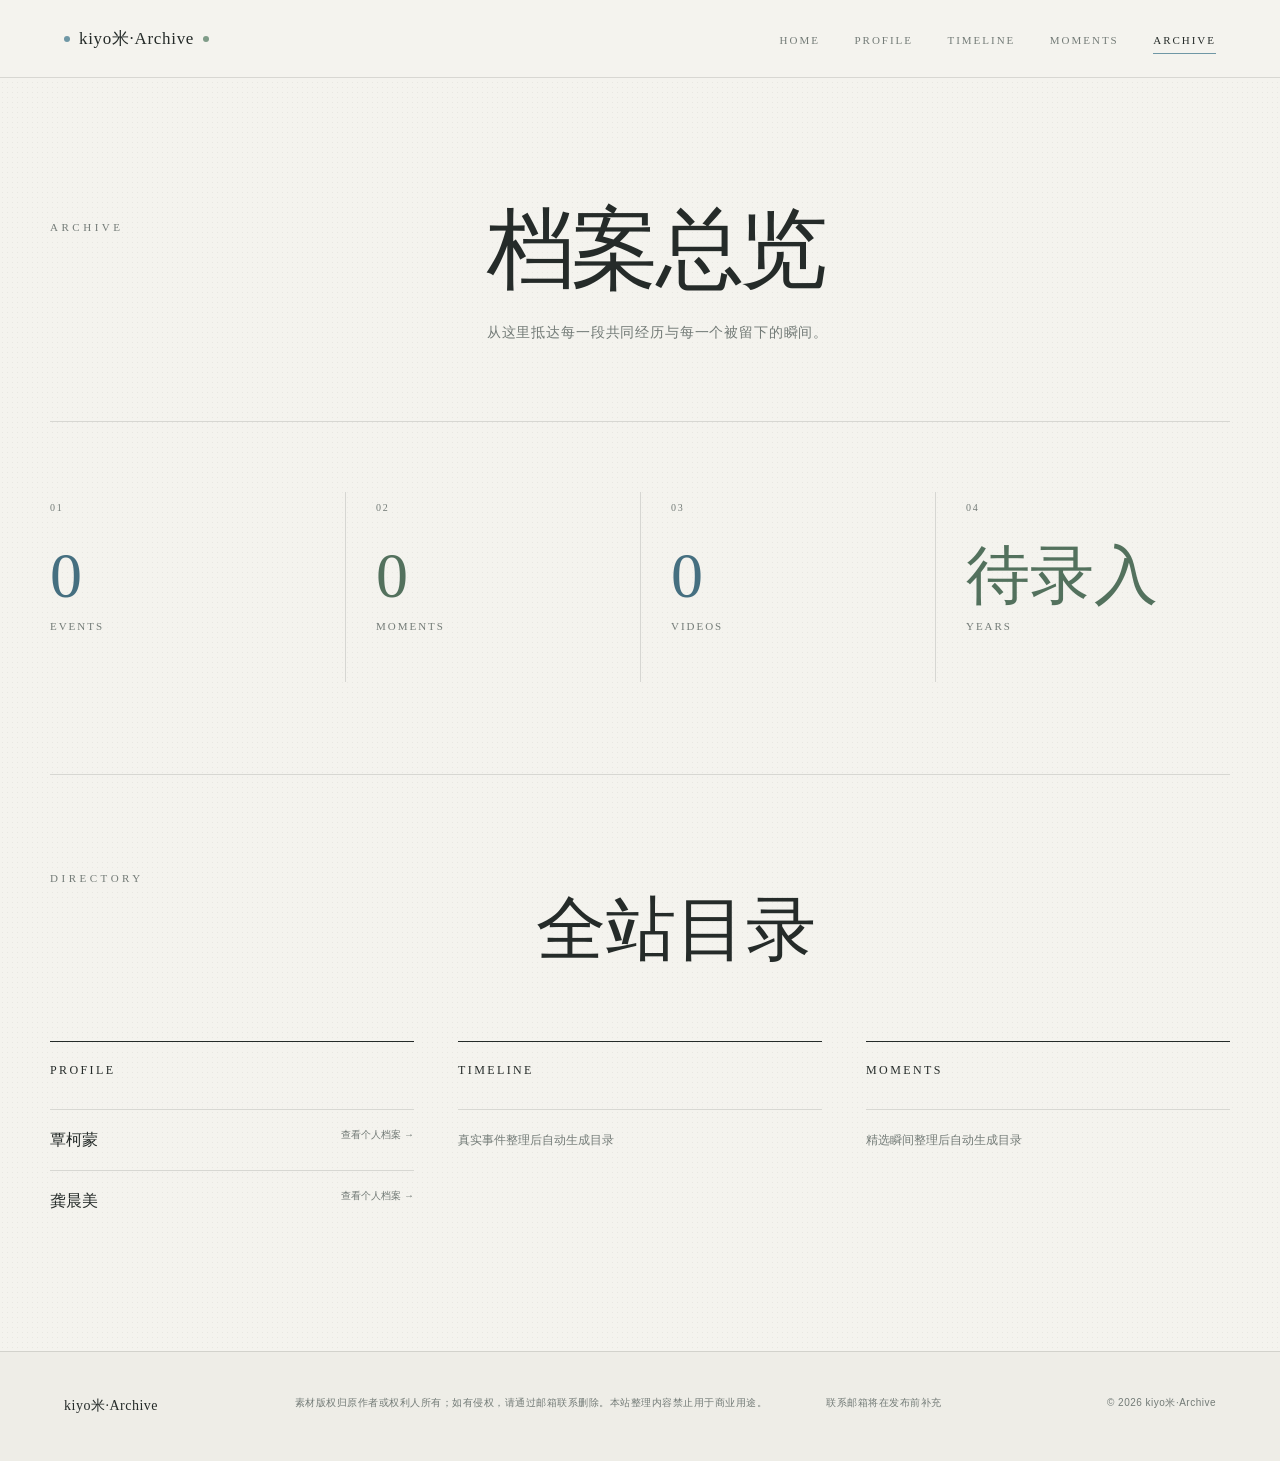
==== archive.html @ aed5285c "Build initial kiyo-mi archive website" ====
<!doctype html>
<html lang="zh-CN">
<head>
  <meta charset="utf-8"><meta name="viewport" content="width=device-width, initial-scale=1">
  <meta name="description" content="kiyo米·Archive 全站档案总览与目录。">
  <link rel="icon" href="data:,">
  <title>Archive · kiyo米·Archive</title>
  <link rel="stylesheet" href="style.css">
</head>
<body data-page="archive">
  <div data-site-header></div>
  <main class="page-shell">
    <header class="page-intro archive-intro reveal"><p class="section-code">ARCHIVE</p><h1>档案总览</h1><p>从这里抵达每一段共同经历与每一个被留下的瞬间。</p></header>
    <section id="archive-stats" class="archive-stats" aria-label="档案统计"></section>
    <section class="directory" aria-labelledby="directory-title">
      <div class="directory-heading"><p class="section-code">DIRECTORY</p><h2 id="directory-title">全站目录</h2></div>
      <div id="archive-directory" class="directory-groups"></div>
    </section>
  </main>
  <div data-site-footer></div>
  <script src="data/site-data.js"></script><script src="script.js"></script>
</body>
</html>
---- style.css ----
:root {
  --paper: #f4f3ee;
  --paper-deep: #eeede7;
  --ink: #252b29;
  --muted: #737b77;
  --line: rgba(37, 43, 41, .14);
  --blue: #6f97a5;
  --blue-dark: #456f80;
  --blue-pale: #dce6e8;
  --green: #7f9c88;
  --green-dark: #53715d;
  --green-pale: #dfe7df;
  --serif: Georgia, "Times New Roman", "Songti SC", "SimSun", serif;
  --sans: "PingFang SC", "Microsoft YaHei", "Noto Sans CJK SC", Arial, sans-serif;
  --max: 1180px;
  --header-h: 78px;
}

* { box-sizing: border-box; }
html { scroll-behavior: smooth; }
body {
  margin: 0;
  min-width: 320px;
  color: var(--ink);
  background-color: var(--paper);
  background-image: radial-gradient(rgba(41, 48, 45, .06) .55px, transparent .55px);
  background-size: 5px 5px;
  font-family: var(--sans);
  line-height: 1.75;
  text-rendering: optimizeLegibility;
}
body.menu-open { overflow: hidden; }
a { color: inherit; }
img { display: block; max-width: 100%; }
button, select { font: inherit; }
.sr-only { position: absolute; width: 1px; height: 1px; padding: 0; margin: -1px; overflow: hidden; clip: rect(0,0,0,0); white-space: nowrap; border: 0; }

.site-header {
  position: fixed;
  inset: 0 0 auto;
  z-index: 50;
  height: var(--header-h);
  display: flex;
  align-items: center;
  justify-content: space-between;
  padding: 0 clamp(22px, 5vw, 72px);
  background: rgba(244, 243, 238, .91);
  border-bottom: 1px solid var(--line);
  backdrop-filter: blur(14px);
}
.brand { display: inline-flex; align-items: center; gap: 9px; text-decoration: none; font-family: var(--serif); font-size: 17px; letter-spacing: .04em; }
.brand-dot { width: 6px; height: 6px; border-radius: 50%; }
.brand-dot.blue { background: var(--blue); }
.brand-dot.green { background: var(--green); }
.site-nav { display: flex; gap: clamp(18px, 2.7vw, 38px); align-items: center; }
.site-nav a { position: relative; padding: 27px 0 23px; color: var(--muted); text-decoration: none; font-family: var(--serif); font-size: 11px; letter-spacing: .18em; }
.site-nav a::after { content: ""; position: absolute; right: 0; bottom: 19px; left: 0; height: 1px; background: var(--blue); transform: scaleX(0); transition: transform .25s ease; }
.site-nav a:hover, .site-nav a[aria-current="page"] { color: var(--ink); }
.site-nav a:hover::after, .site-nav a[aria-current="page"]::after { transform: scaleX(1); }
.menu-toggle { display: none; width: 42px; height: 42px; padding: 10px; border: 0; background: transparent; cursor: pointer; }
.menu-toggle span { display: block; width: 20px; height: 1px; margin: 5px auto; background: var(--ink); transition: .25s ease; }

.home-hero {
  position: relative;
  min-height: 100svh;
  max-width: 1440px;
  margin: 0 auto;
  padding: calc(var(--header-h) + 70px) clamp(24px, 7vw, 110px) 70px;
  display: grid;
  grid-template-columns: minmax(330px, .9fr) minmax(460px, 1.1fr);
  align-items: center;
  gap: clamp(40px, 7vw, 110px);
  overflow: hidden;
}
.home-hero::before { content: ""; position: absolute; width: 210px; height: 310px; top: 24%; right: -150px; border: 1px solid var(--line); border-radius: 50%; }
.hero-copy { position: relative; z-index: 2; }
.archive-name, .section-code { margin: 0 0 28px; color: var(--muted); font-family: var(--serif); font-size: 11px; letter-spacing: .32em; text-transform: uppercase; }
.hero-copy h1 { display: flex; flex-direction: column; align-items: flex-start; margin: 0; font-family: var(--serif); font-size: clamp(58px, 7.5vw, 112px); font-weight: 400; line-height: .91; letter-spacing: -.055em; }
.name-blue { color: var(--blue-dark); }
.name-green { align-self: flex-end; color: var(--green-dark); }
.hero-cross { position: absolute; top: 46%; left: 48%; color: #9b9f9c; font-size: .28em; letter-spacing: 0; }
.hero-copy blockquote { margin: 42px 0 36px; padding-left: 22px; border-left: 1px solid var(--blue); color: #555d59; font-family: var(--serif); font-size: clamp(16px, 1.5vw, 20px); letter-spacing: .12em; }
.primary-link { display: inline-flex; align-items: center; gap: 34px; min-width: 172px; padding: 13px 0; border-bottom: 1px solid var(--ink); text-decoration: none; font-size: 13px; letter-spacing: .14em; transition: color .25s, gap .25s; }
.primary-link:hover { color: var(--blue-dark); gap: 48px; }
.hero-portrait { position: relative; min-height: 610px; }
.portrait { position: absolute; margin: 0; }
.portrait img { width: 100%; height: 100%; object-fit: cover; filter: saturate(.72) contrast(.96); }
.portrait figcaption { position: absolute; writing-mode: vertical-rl; color: var(--muted); font-family: var(--serif); font-size: 11px; letter-spacing: .22em; }
.portrait-blue { z-index: 2; top: 20px; left: 0; width: 50%; height: 74%; padding: 10px; border: 1px solid rgba(111, 151, 165, .42); background: var(--paper); }
.portrait-blue img { object-position: center 24%; }
.portrait-blue figcaption { right: -27px; top: 10px; }
.portrait-green { right: 0; bottom: 10px; width: 53%; height: 68%; padding: 10px; border: 1px solid rgba(127, 156, 136, .46); background: var(--paper); }
.portrait-green img { object-position: center 20%; }
.portrait-green figcaption { bottom: 5px; left: -28px; }
.joining-line { position: absolute; z-index: 4; top: 50%; left: 42%; width: 88px; height: 88px; border: 1px solid rgba(91, 118, 102, .42); border-radius: 50%; }
.joining-line::after { content: ""; position: absolute; top: 50%; left: -22px; width: 132px; height: 1px; background: linear-gradient(90deg, var(--blue), var(--green)); transform: rotate(-36deg); }
.home-note { position: absolute; bottom: 30px; left: clamp(24px, 7vw, 110px); margin: 0; color: #8a8f8c; font-size: 10px; letter-spacing: .14em; }

.page-shell { width: min(var(--max), calc(100% - 48px)); min-height: 76vh; margin: 0 auto; padding: calc(var(--header-h) + 82px) 0 120px; }
.page-intro { display: grid; grid-template-columns: minmax(180px, .45fr) 1fr; grid-template-areas: "code title" ". copy"; gap: 12px clamp(30px, 8vw, 120px); padding: 44px 0 76px; border-bottom: 1px solid var(--line); }
.page-intro .section-code { grid-area: code; padding-top: 14px; }
.page-intro h1 { grid-area: title; margin: 0; font-family: var(--serif); font-size: clamp(52px, 7vw, 88px); font-weight: 400; line-height: 1.05; letter-spacing: -.04em; }
.page-intro > p:last-child { grid-area: copy; max-width: 540px; margin: 12px 0 0; color: var(--muted); font-size: 14px; letter-spacing: .06em; }

.profile-choices { display: grid; grid-template-columns: 1fr 1fr; gap: clamp(22px, 5vw, 72px); padding: 74px 0 0; }
.profile-choice { display: grid; grid-template-columns: 58% 42%; min-height: 500px; color: var(--ink); text-decoration: none; }
.choice-image { overflow: hidden; background: var(--paper-deep); }
.choice-image img { width: 100%; height: 100%; object-fit: cover; filter: saturate(.68); transition: filter .45s ease, transform .65s ease; }
.profile-choice:hover .choice-image img { filter: saturate(.92); transform: scale(1.025); }
.choice-copy { align-self: end; margin-left: -32px; padding: 34px 26px; background: rgba(244, 243, 238, .96); border-top: 1px solid var(--line); border-bottom: 1px solid var(--line); }
.choice-copy span { color: var(--muted); font-family: var(--serif); font-size: 10px; letter-spacing: .24em; }
.choice-copy h2 { margin: 18px 0 5px; font-family: var(--serif); font-size: clamp(34px, 4vw, 54px); font-weight: 400; }
.choice-copy p { margin: 0; color: var(--muted); font-size: 12px; letter-spacing: .12em; }
.profile-choice.blue .choice-copy { border-top-color: rgba(111,151,165,.65); }
.profile-choice.green .choice-copy { border-top-color: rgba(127,156,136,.65); }

.person-layout { display: grid; grid-template-columns: minmax(340px, .88fr) minmax(420px, 1.12fr); min-height: 720px; border-bottom: 1px solid var(--line); }
.person-image { position: sticky; top: calc(var(--header-h) + 26px); align-self: start; height: calc(100vh - var(--header-h) - 52px); min-height: 580px; max-height: 800px; padding: 10px; border: 1px solid var(--line); }
.person-image img { width: 100%; height: 100%; object-fit: cover; filter: saturate(.72); }
.person-layout.blue .person-image { border-color: rgba(111,151,165,.5); }
.person-layout.green .person-image { border-color: rgba(127,156,136,.5); }
.person-copy { padding: 52px clamp(32px, 6vw, 92px) 80px; }
.back-link { display: inline-block; margin-bottom: 70px; color: var(--muted); text-decoration: none; font-size: 12px; letter-spacing: .08em; }
.person-copy h1 { margin: 0; font-family: var(--serif); font-size: clamp(62px, 8vw, 108px); font-weight: 400; line-height: 1; }
.person-layout.blue h1 { color: var(--blue-dark); }
.person-layout.green h1 { color: var(--green-dark); }
.person-intro { max-width: 560px; margin: 38px 0 62px; color: var(--muted); font-size: 15px; line-height: 2; }
.facts-list { margin: 0; border-top: 1px solid var(--line); }
.facts-list > div { display: grid; grid-template-columns: 130px 1fr; gap: 20px; padding: 19px 0; border-bottom: 1px solid var(--line); }
.facts-list dt { color: var(--muted); font-size: 11px; letter-spacing: .14em; }
.facts-list dd { margin: 0; font-family: var(--serif); font-size: 15px; }
.profile-links { margin-top: 64px; }
.profile-links h2 { margin: 0 0 20px; font-family: var(--serif); font-size: 28px; font-weight: 400; }
.profile-links ul { margin: 0; padding: 0; list-style: none; border-top: 1px solid var(--line); }
.profile-links li { padding: 16px 0; border-bottom: 1px solid var(--line); }
.profile-links a { display: flex; justify-content: space-between; text-decoration: none; }
.muted { color: var(--muted); font-size: 13px; }

.timeline-toolbar { display: flex; justify-content: flex-end; align-items: center; gap: 14px; padding: 34px 0; border-bottom: 1px solid var(--line); }
.timeline-toolbar label { color: var(--muted); font-size: 11px; letter-spacing: .12em; }
.timeline-toolbar select { min-width: 150px; padding: 10px 34px 10px 14px; color: var(--ink); background: transparent; border: 1px solid var(--line); border-radius: 0; font-family: var(--serif); font-size: 12px; }
.timeline-toolbar select:disabled { opacity: .48; }
.timeline-list { max-width: 900px; margin: 0 auto; padding-top: 64px; }
.timeline-entry { display: grid; grid-template-columns: 140px 32px 1fr; gap: 22px; min-height: 190px; }
.timeline-entry time { padding-top: 4px; color: var(--muted); text-align: right; font-family: var(--serif); font-size: 13px; letter-spacing: .08em; }
.timeline-node { position: relative; border-left: 1px solid var(--line); }
.timeline-node::before { content: ""; position: absolute; top: 5px; left: -5px; width: 9px; height: 9px; border: 1px solid var(--blue); border-radius: 50%; background: var(--paper); }
.timeline-entry h2 { margin: 0 0 15px; font-family: var(--serif); font-size: 28px; font-weight: 400; }
.timeline-entry p { max-width: 590px; margin: 0 0 20px; color: var(--muted); font-size: 14px; line-height: 1.95; }
.timeline-entry a { color: var(--blue-dark); text-decoration: none; font-size: 11px; letter-spacing: .1em; }

.moments-grid { display: grid; grid-template-columns: repeat(3, 1fr); gap: 64px 28px; padding-top: 74px; }
.moment-card:nth-child(3n + 2) { transform: translateY(42px); }
.moment-media { position: relative; display: block; aspect-ratio: 4/5; overflow: hidden; background: var(--paper-deep); }
.moment-media img { width: 100%; height: 100%; object-fit: cover; filter: saturate(.72); transition: filter .35s, transform .55s; }
.moment-media span { position: absolute; right: 15px; bottom: 15px; padding: 8px 12px; color: var(--ink); background: rgba(244,243,238,.9); font-size: 10px; letter-spacing: .08em; opacity: 0; transform: translateY(8px); transition: .25s; }
.moment-media:hover img { filter: saturate(.92); transform: scale(1.02); }
.moment-media:hover span { opacity: 1; transform: translateY(0); }
.moment-meta { position: relative; min-height: 114px; padding: 20px 34px 16px 0; border-bottom: 1px solid var(--line); }
.moment-meta time { color: var(--muted); font-family: var(--serif); font-size: 11px; letter-spacing: .1em; }
.moment-meta p { margin: 7px 0 0; font-family: var(--serif); font-size: 16px; }
.moment-meta small { position: absolute; top: 19px; right: 0; color: #a3a7a4; font-family: var(--serif); }
.media-dialog { width: min(980px, calc(100vw - 36px)); max-height: 92vh; padding: 42px; color: var(--ink); background: var(--paper); border: 1px solid rgba(255,255,255,.45); }
.media-dialog::backdrop { background: rgba(28, 33, 31, .76); backdrop-filter: blur(6px); }
.dialog-close { position: absolute; top: 8px; right: 14px; width: 38px; height: 38px; color: var(--ink); background: transparent; border: 0; font-family: var(--serif); font-size: 29px; cursor: pointer; }
.dialog-media { display: grid; place-items: center; max-height: calc(92vh - 120px); overflow: auto; }
.dialog-media img { max-height: calc(92vh - 150px); object-fit: contain; }
.dialog-caption { margin: 16px 0 0; text-align: center; font-family: var(--serif); }

.archive-stats { display: grid; grid-template-columns: repeat(4, 1fr); padding: 70px 0 92px; border-bottom: 1px solid var(--line); }
.stat { min-height: 190px; padding: 0 30px; border-left: 1px solid var(--line); }
.stat:first-child { border-left: 0; padding-left: 0; }
.stat span { color: var(--muted); font-family: var(--serif); font-size: 10px; letter-spacing: .18em; }
.stat strong { display: block; margin: 24px 0 9px; font-family: var(--serif); font-size: clamp(36px, 5vw, 68px); font-weight: 400; line-height: 1; }
.stat:nth-child(1) strong, .stat:nth-child(3) strong { color: var(--blue-dark); }
.stat:nth-child(2) strong, .stat:nth-child(4) strong { color: var(--green-dark); }
.stat p { margin: 0; color: var(--muted); font-family: var(--serif); font-size: 11px; letter-spacing: .18em; }
.directory { padding-top: 94px; }
.directory-heading { display: grid; grid-template-columns: .7fr 1fr; margin-bottom: 50px; }
.directory-heading h2 { margin: 0; font-family: var(--serif); font-size: clamp(42px, 6vw, 70px); font-weight: 400; }
.directory-groups { display: grid; grid-template-columns: repeat(3, 1fr); gap: 44px; }
.directory-groups section { border-top: 1px solid var(--ink); }
.directory-groups h3 { margin: 0; padding: 18px 0 28px; font-family: var(--serif); font-size: 12px; font-weight: 400; letter-spacing: .2em; }
.directory-groups ol { margin: 0; padding: 0; list-style: none; }
.directory-groups li { border-top: 1px solid var(--line); }
.directory-groups a { display: flex; justify-content: space-between; gap: 18px; padding: 16px 0; text-decoration: none; }
.directory-groups a span { font-family: var(--serif); font-size: 16px; }
.directory-groups a small { color: var(--muted); font-size: 10px; white-space: nowrap; }
.directory-empty { padding: 20px 0; color: var(--muted); font-size: 12px; }

.empty-state { grid-column: 1/-1; min-height: 330px; display: grid; place-content: center; justify-items: center; text-align: center; }
.empty-state > span { width: 58px; height: 58px; margin-bottom: 25px; border: 1px solid var(--line); border-radius: 50%; position: relative; }
.empty-state > span::before, .empty-state > span::after { content: ""; position: absolute; top: 50%; left: 50%; width: 33px; height: 1px; background: var(--line); }
.empty-state > span::before { transform: translate(-50%,-50%) rotate(45deg); }
.empty-state > span::after { transform: translate(-50%,-50%) rotate(-45deg); }
.empty-state h2 { margin: 0 0 8px; font-family: var(--serif); font-size: 26px; font-weight: 400; }
.empty-state p { max-width: 410px; margin: 0; color: var(--muted); font-size: 13px; }

.site-footer { display: grid; grid-template-columns: .8fr 2fr 1fr auto; gap: 30px; align-items: start; padding: 42px clamp(24px, 5vw, 72px); color: var(--muted); background: var(--paper-deep); border-top: 1px solid var(--line); font-size: 10px; letter-spacing: .05em; }
.site-footer p { margin: 0; }
.site-footer a { color: var(--ink); }
.footer-brand { color: var(--ink); font-family: var(--serif); font-size: 14px; }
.copyright { text-align: right; white-space: nowrap; }

.reveal { opacity: 0; transform: translateY(14px); transition: opacity .65s ease, transform .65s ease; }
.reveal.is-visible { opacity: 1; transform: translateY(0); }

@media (max-width: 900px) {
  :root { --header-h: 68px; }
  .home-hero { grid-template-columns: 1fr; padding-top: calc(var(--header-h) + 64px); }
  .hero-copy { max-width: 620px; }
  .hero-copy h1 { max-width: 540px; font-size: clamp(64px, 13vw, 104px); }
  .hero-portrait { width: min(620px, 100%); min-height: 650px; margin: 0 auto; }
  .home-note { position: static; grid-column: 1; margin-top: -14px; }
  .profile-choices { gap: 26px; }
  .profile-choice { grid-template-columns: 1fr; }
  .choice-copy { margin: -48px 16px 0; position: relative; }
  .person-layout { grid-template-columns: .9fr 1.1fr; }
  .person-copy { padding: 42px 30px 70px; }
  .archive-stats { grid-template-columns: 1fr 1fr; }
  .stat:nth-child(3) { border-left: 0; padding-left: 0; margin-top: 48px; }
  .stat:nth-child(4) { margin-top: 48px; }
  .moments-grid { grid-template-columns: 1fr 1fr; }
  .moment-card:nth-child(3n + 2) { transform: none; }
  .moment-card:nth-child(even) { transform: translateY(32px); }
  .site-footer { grid-template-columns: 1fr 2fr; }
  .copyright { text-align: left; }
}

@media (max-width: 700px) {
  .site-header { padding: 0 20px; }
  .brand { font-size: 15px; }
  .menu-toggle { display: block; }
  .menu-toggle[aria-expanded="true"] span:nth-child(1) { transform: translateY(6px) rotate(45deg); }
  .menu-toggle[aria-expanded="true"] span:nth-child(2) { opacity: 0; }
  .menu-toggle[aria-expanded="true"] span:nth-child(3) { transform: translateY(-6px) rotate(-45deg); }
  .site-nav { position: fixed; inset: var(--header-h) 0 0; display: flex; flex-direction: column; justify-content: center; gap: 18px; background: var(--paper); opacity: 0; visibility: hidden; transition: opacity .25s; }
  .site-nav.open { opacity: 1; visibility: visible; }
  .site-nav a { padding: 10px; font-size: 16px; }
  .site-nav a::after { bottom: 4px; }
  .home-hero { min-height: auto; padding: calc(var(--header-h) + 58px) 22px 56px; gap: 48px; }
  .hero-copy h1 { font-size: clamp(52px, 19vw, 78px); }
  .name-green { align-self: flex-start; margin-left: 18%; }
  .hero-copy blockquote { margin: 32px 0 30px; }
  .hero-portrait { min-height: 470px; }
  .portrait-blue { width: 57%; height: 72%; }
  .portrait-green { width: 57%; height: 66%; }
  .joining-line { width: 65px; height: 65px; }
  .home-note { margin-top: 0; line-height: 1.6; }
  .page-shell { width: min(100% - 40px, var(--max)); padding-top: calc(var(--header-h) + 52px); padding-bottom: 80px; }
  .page-intro { display: block; padding: 30px 0 48px; }
  .page-intro .section-code { padding: 0; margin-bottom: 22px; }
  .page-intro h1 { font-size: clamp(44px, 14vw, 62px); }
  .page-intro > p:last-child { margin-top: 20px; }
  .profile-choices, .moments-grid { grid-template-columns: 1fr; }
  .profile-choice { min-height: 0; }
  .choice-image { aspect-ratio: 4/5; }
  .moment-card:nth-child(even) { transform: none; }
  .person-layout { display: block; }
  .person-image { position: relative; top: auto; height: 70svh; min-height: 480px; }
  .person-copy { padding: 42px 0 20px; }
  .back-link { margin-bottom: 45px; }
  .facts-list > div { grid-template-columns: 105px 1fr; }
  .timeline-toolbar { justify-content: space-between; }
  .timeline-entry { grid-template-columns: 78px 18px 1fr; gap: 12px; min-height: 175px; }
  .timeline-entry time { font-size: 10px; }
  .timeline-entry h2 { font-size: 22px; }
  .archive-stats { grid-template-columns: 1fr 1fr; padding: 52px 0 70px; }
  .stat { min-height: 145px; padding: 0 18px; }
  .stat strong { font-size: 42px; }
  .directory { padding-top: 70px; }
  .directory-heading { display: block; }
  .directory-groups { grid-template-columns: 1fr; gap: 44px; }
  .site-footer { grid-template-columns: 1fr; gap: 16px; padding: 34px 20px; }
  .media-dialog { padding: 42px 14px 20px; }
}

@media (prefers-reduced-motion: reduce) {
  html { scroll-behavior: auto; }
  *, *::before, *::after { animation-duration: .01ms !important; transition-duration: .01ms !important; }
  .reveal { opacity: 1; transform: none; }
}
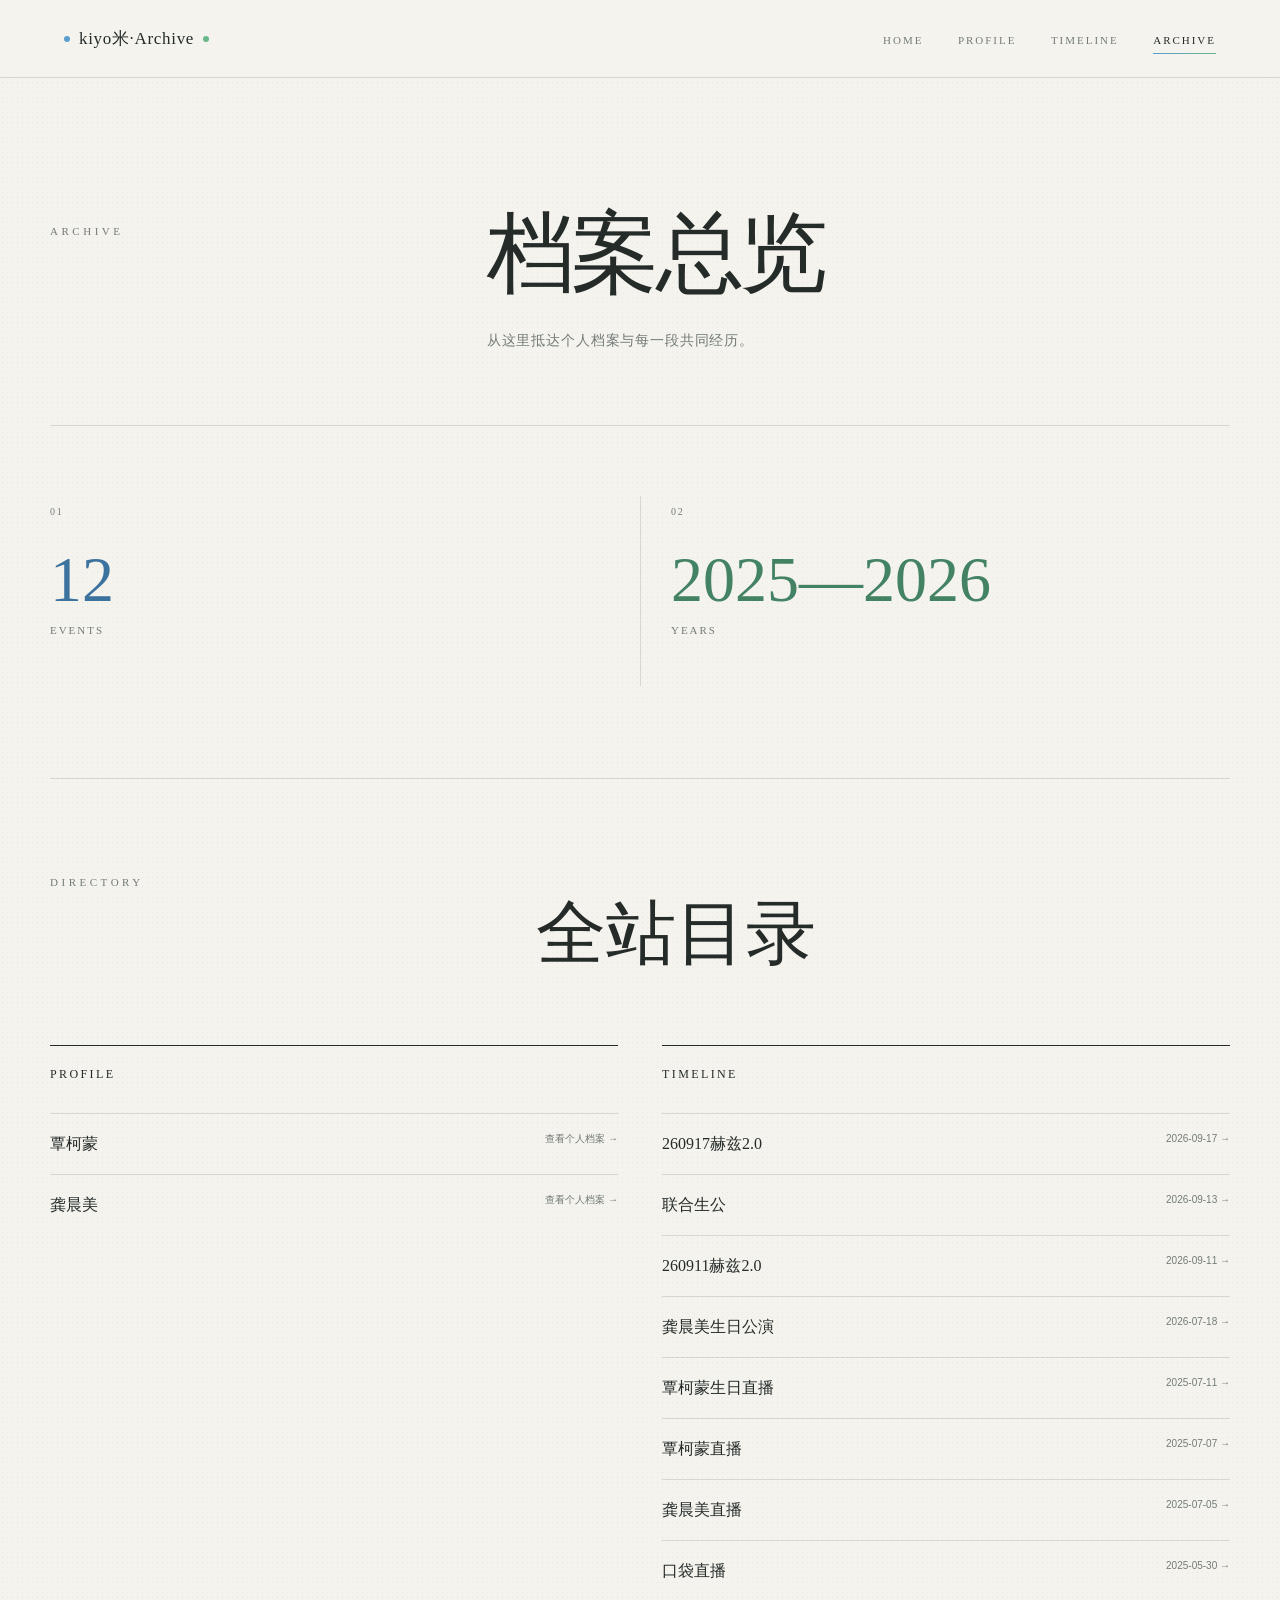
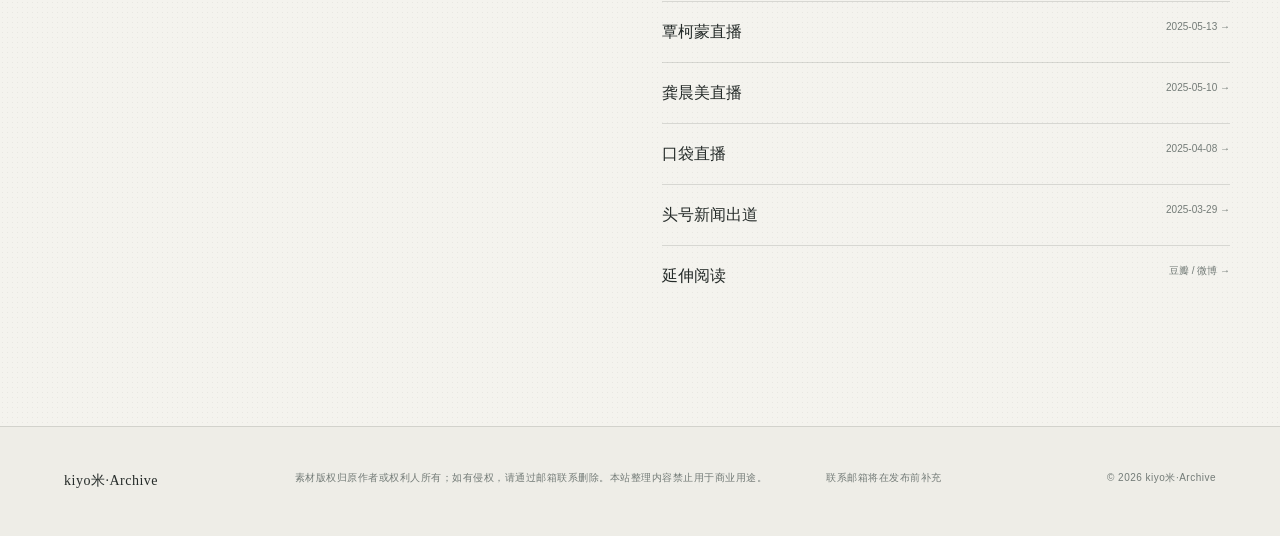
==== commit 1d40253c: "Hide Moments and refresh profile presentation. Remove Moments from navigation and the archive overvi" ====
--- a/archive.html
+++ b/archive.html
@@ -10,7 +10,7 @@
 <body data-page="archive">
   <div data-site-header></div>
   <main class="page-shell">
-    <header class="page-intro archive-intro reveal"><p class="section-code">ARCHIVE</p><h1>档案总览</h1><p>从这里抵达每一段共同经历与每一个被留下的瞬间。</p></header>
+    <header class="page-intro archive-intro reveal"><p class="section-code">ARCHIVE</p><h1>档案总览</h1><p>从这里抵达个人档案与每一段共同经历。</p></header>
     <section id="archive-stats" class="archive-stats" aria-label="档案统计"></section>
     <section class="directory" aria-labelledby="directory-title">
       <div class="directory-heading"><p class="section-code">DIRECTORY</p><h2 id="directory-title">全站目录</h2></div>
--- a/style.css
+++ b/style.css
@@ -1,19 +1,57 @@
 :root {
-  --paper: #f4f3ee;
-  --paper-deep: #eeede7;
-  --ink: #252b29;
-  --muted: #737b77;
-  --line: rgba(37, 43, 41, .14);
-  --blue: #6f97a5;
-  --blue-dark: #456f80;
-  --blue-pale: #dce6e8;
-  --green: #7f9c88;
-  --green-dark: #53715d;
-  --green-pale: #dfe7df;
-  --serif: Georgia, "Times New Roman", "Songti SC", "SimSun", serif;
-  --sans: "PingFang SC", "Microsoft YaHei", "Noto Sans CJK SC", Arial, sans-serif;
-  --max: 1180px;
-  --header-h: 78px;
+  color-scheme: only light;
+  /* 应援色：用于人物名字、侧边小标签、节点与相框细线。 */
+  --color-qkm: #5b9ed0;          /* 覃柯蒙：清透青蓝，在米色背景上不会发黑。 */
+  --color-qkm-deep: #3c729e;     /* 覃柯蒙：大标题和重要链接的清晰深色版本。 */
+  --color-qkm-soft: #e2edf5;     /* 覃柯蒙：浅底、选中状态和柔和装饰。 */
+  --color-gcm: #68b88a;          /* 龚晨美：溪绿色，明快但不使用荧光高饱和。 */
+  --color-gcm-deep: #438263;     /* 龚晨美：大标题和重要链接的清晰深色版本。 */
+  --color-gcm-soft: #e3f0e6;     /* 龚晨美：浅底、选中状态和柔和装饰。 */
+
+  /* 中性色：用于页面底色、纸张纹理、正文、辅助文字和分隔线。 */
+  --color-paper: #f4f3ee;        /* 页面大面积背景。 */
+  --color-paper-deep: #eeede7;   /* 页脚、次级区域和表面。 */
+  --color-ink: #252b29;          /* 标题和主要正文。 */
+  --color-muted: #737b77;        /* 导航、日期和辅助说明。 */
+  --color-line: rgba(37, 43, 41, .14); /* 卡片、时间线和相框边线。 */
+
+  /* 字体：优先使用本地中文字体，网络字体不可用时仍能稳定显示。 */
+  --font-display: Georgia, "Times New Roman", "Songti SC", "SimSun", serif; /* 英文栏目、名字和档案标题。 */
+  --font-body: "PingFang SC", "Microsoft YaHei", "Noto Sans CJK SC", Arial, sans-serif; /* 中文正文和控件。 */
+
+  /* 字号：正文保持清晰，超大标题用 clamp() 自动适配手机与电脑。 */
+  --text-xs: 10px;               /* 编号、版权和细小说明。 */
+  --text-sm: 12px;               /* 导航、日期和链接。 */
+  --text-body: 14px;             /* 正文和事件简述。 */
+  --text-title: clamp(44px, 7vw, 88px); /* 内页大标题。 */
+  --text-hero: clamp(58px, 7.5vw, 112px); /* 首页双人大名字。 */
+
+  /* 间距：统一页面留白，避免各组件各自出现不一致的距离。 */
+  --space-1: 8px;
+  --space-2: 16px;
+  --space-3: 24px;
+  --space-4: 32px;
+  --space-5: 48px;
+  --space-6: 72px;
+  --space-7: 96px;
+
+  --max: 1180px;                 /* 正文最大宽度。 */
+  --header-h: 78px;              /* 顶部导航高度。 */
+
+  /* 兼容旧类名：后续只需调上面的中文变量即可整体换色。 */
+  --paper: var(--color-paper);
+  --paper-deep: var(--color-paper-deep);
+  --ink: var(--color-ink);
+  --muted: var(--color-muted);
+  --line: var(--color-line);
+  --blue: var(--color-qkm);
+  --blue-dark: var(--color-qkm-deep);
+  --blue-pale: var(--color-qkm-soft);
+  --green: var(--color-gcm);
+  --green-dark: var(--color-gcm-deep);
+  --green-pale: var(--color-gcm-soft);
+  --serif: var(--font-display);
+  --sans: var(--font-body);
 }
 
 * { box-sizing: border-box; }
@@ -54,7 +92,7 @@
 .brand-dot.green { background: var(--green); }
 .site-nav { display: flex; gap: clamp(18px, 2.7vw, 38px); align-items: center; }
 .site-nav a { position: relative; padding: 27px 0 23px; color: var(--muted); text-decoration: none; font-family: var(--serif); font-size: 11px; letter-spacing: .18em; }
-.site-nav a::after { content: ""; position: absolute; right: 0; bottom: 19px; left: 0; height: 1px; background: var(--blue); transform: scaleX(0); transition: transform .25s ease; }
+.site-nav a::after { content: ""; position: absolute; right: 0; bottom: 19px; left: 0; height: 1px; background: linear-gradient(90deg, var(--color-qkm), var(--color-gcm)); transform: scaleX(0); transition: transform .25s ease; }
 .site-nav a:hover, .site-nav a[aria-current="page"] { color: var(--ink); }
 .site-nav a:hover::after, .site-nav a[aria-current="page"]::after { transform: scaleX(1); }
 .menu-toggle { display: none; width: 42px; height: 42px; padding: 10px; border: 0; background: transparent; cursor: pointer; }
@@ -74,53 +112,61 @@
 }
 .home-hero::before { content: ""; position: absolute; width: 210px; height: 310px; top: 24%; right: -150px; border: 1px solid var(--line); border-radius: 50%; }
 .hero-copy { position: relative; z-index: 2; }
-.archive-name, .section-code { margin: 0 0 28px; color: var(--muted); font-family: var(--serif); font-size: 11px; letter-spacing: .32em; text-transform: uppercase; }
-.hero-copy h1 { display: flex; flex-direction: column; align-items: flex-start; margin: 0; font-family: var(--serif); font-size: clamp(58px, 7.5vw, 112px); font-weight: 400; line-height: .91; letter-spacing: -.055em; }
+.archive-name, .section-code { margin: 0 0 var(--space-4); color: var(--muted); font-family: var(--serif); font-size: 11px; letter-spacing: .32em; text-transform: uppercase; }
+.hero-copy h1 { display: flex; flex-direction: column; align-items: flex-start; margin: 0; font-family: var(--serif); font-size: var(--text-hero); font-weight: 400; line-height: .91; letter-spacing: -.055em; }
 .name-blue { color: var(--blue-dark); }
 .name-green { align-self: flex-end; color: var(--green-dark); }
-.hero-cross { position: absolute; top: 46%; left: 48%; color: #9b9f9c; font-size: .28em; letter-spacing: 0; }
-.hero-copy blockquote { margin: 42px 0 36px; padding-left: 22px; border-left: 1px solid var(--blue); color: #555d59; font-family: var(--serif); font-size: clamp(16px, 1.5vw, 20px); letter-spacing: .12em; }
-.primary-link { display: inline-flex; align-items: center; gap: 34px; min-width: 172px; padding: 13px 0; border-bottom: 1px solid var(--ink); text-decoration: none; font-size: 13px; letter-spacing: .14em; transition: color .25s, gap .25s; }
+.hero-copy blockquote { margin: var(--space-5) 0 var(--space-4); padding-left: var(--space-3); border-left: 1px solid var(--blue); color: #555d59; font-family: var(--serif); font-size: clamp(16px, 1.5vw, 20px); letter-spacing: .12em; }
+.primary-link { display: inline-flex; align-items: center; gap: 34px; min-width: 172px; padding: 13px 0; border-bottom: 1px solid transparent; border-image: linear-gradient(90deg, var(--color-qkm), var(--color-gcm)) 1; text-decoration: none; font-size: 13px; letter-spacing: .14em; transition: color .25s, gap .25s; }
 .primary-link:hover { color: var(--blue-dark); gap: 48px; }
 .hero-portrait { position: relative; min-height: 610px; }
 .portrait { position: absolute; margin: 0; }
 .portrait img { width: 100%; height: 100%; object-fit: cover; filter: saturate(.72) contrast(.96); }
-.portrait figcaption { position: absolute; writing-mode: vertical-rl; color: var(--muted); font-family: var(--serif); font-size: 11px; letter-spacing: .22em; }
-.portrait-blue { z-index: 2; top: 20px; left: 0; width: 50%; height: 74%; padding: 10px; border: 1px solid rgba(111, 151, 165, .42); background: var(--paper); }
+.portrait figcaption { position: absolute; writing-mode: vertical-rl; font-family: var(--serif); font-size: 11px; font-weight: 600; letter-spacing: .22em; }
+.portrait-blue { z-index: 2; top: 20px; left: 0; width: 50%; height: 74%; padding: 10px; border: 1px solid color-mix(in srgb, var(--color-qkm) 48%, transparent); background: var(--paper); }
 .portrait-blue img { object-position: center 24%; }
-.portrait-blue figcaption { right: -27px; top: 10px; }
-.portrait-green { right: 0; bottom: 10px; width: 53%; height: 68%; padding: 10px; border: 1px solid rgba(127, 156, 136, .46); background: var(--paper); }
+.portrait-blue figcaption { right: -27px; top: 10px; color: var(--color-qkm-deep); }
+.portrait-green { right: 0; bottom: 10px; width: 53%; height: 68%; padding: 10px; border: 1px solid color-mix(in srgb, var(--color-gcm) 52%, transparent); background: var(--paper); }
 .portrait-green img { object-position: center 20%; }
-.portrait-green figcaption { bottom: 5px; left: -28px; }
-.joining-line { position: absolute; z-index: 4; top: 50%; left: 42%; width: 88px; height: 88px; border: 1px solid rgba(91, 118, 102, .42); border-radius: 50%; }
-.joining-line::after { content: ""; position: absolute; top: 50%; left: -22px; width: 132px; height: 1px; background: linear-gradient(90deg, var(--blue), var(--green)); transform: rotate(-36deg); }
+.portrait-green figcaption { bottom: 5px; left: -28px; color: var(--color-gcm-deep); }
 .home-note { position: absolute; bottom: 30px; left: clamp(24px, 7vw, 110px); margin: 0; color: #8a8f8c; font-size: 10px; letter-spacing: .14em; }
 
 .page-shell { width: min(var(--max), calc(100% - 48px)); min-height: 76vh; margin: 0 auto; padding: calc(var(--header-h) + 82px) 0 120px; }
-.page-intro { display: grid; grid-template-columns: minmax(180px, .45fr) 1fr; grid-template-areas: "code title" ". copy"; gap: 12px clamp(30px, 8vw, 120px); padding: 44px 0 76px; border-bottom: 1px solid var(--line); }
+.page-intro { display: grid; grid-template-columns: minmax(180px, .45fr) 1fr; grid-template-areas: "code title" ". copy"; gap: var(--space-2) clamp(30px, 8vw, 120px); padding: var(--space-5) 0 var(--space-6); border-bottom: 1px solid var(--line); }
 .page-intro .section-code { grid-area: code; padding-top: 14px; }
-.page-intro h1 { grid-area: title; margin: 0; font-family: var(--serif); font-size: clamp(52px, 7vw, 88px); font-weight: 400; line-height: 1.05; letter-spacing: -.04em; }
+.page-intro h1 { grid-area: title; margin: 0; font-family: var(--serif); font-size: var(--text-title); font-weight: 400; line-height: 1.05; letter-spacing: -.04em; }
 .page-intro > p:last-child { grid-area: copy; max-width: 540px; margin: 12px 0 0; color: var(--muted); font-size: 14px; letter-spacing: .06em; }
 
 .profile-choices { display: grid; grid-template-columns: 1fr 1fr; gap: clamp(22px, 5vw, 72px); padding: 74px 0 0; }
 .profile-choice { display: grid; grid-template-columns: 58% 42%; min-height: 500px; color: var(--ink); text-decoration: none; }
-.choice-image { overflow: hidden; background: var(--paper-deep); }
-.choice-image img { width: 100%; height: 100%; object-fit: cover; filter: saturate(.68); transition: filter .45s ease, transform .65s ease; }
-.profile-choice:hover .choice-image img { filter: saturate(.92); transform: scale(1.025); }
-.choice-copy { align-self: end; margin-left: -32px; padding: 34px 26px; background: rgba(244, 243, 238, .96); border-top: 1px solid var(--line); border-bottom: 1px solid var(--line); }
+.profile-choice.blue { --frame-accent: var(--color-qkm); --frame-soft: var(--color-qkm-soft); }
+.profile-choice.green { --frame-accent: var(--color-gcm); --frame-soft: var(--color-gcm-soft); }
+.choice-image { position: relative; overflow: hidden; padding: 10px 10px 30px; background: #faf9f5; border: 1px solid color-mix(in srgb, var(--frame-accent) 55%, var(--paper)); box-shadow: 7px 7px 0 var(--frame-soft), 0 14px 30px rgba(37, 43, 41, .06); }
+.choice-image img { width: 100%; height: 100%; object-fit: cover; filter: saturate(.68); }
+.choice-image::before { content: ""; position: absolute; bottom: 14px; left: 12px; width: 36px; height: 1px; background: var(--frame-accent); }
+.choice-image::after { content: ""; position: absolute; right: 12px; bottom: 11px; width: 6px; height: 6px; border: 1px solid var(--frame-accent); border-radius: 50%; }
+.choice-copy { position: relative; align-self: end; margin-left: -32px; padding: 34px 26px; background: rgba(244, 243, 238, .96); border-top: 1px solid var(--line); border-bottom: 1px solid var(--line); }
 .choice-copy span { color: var(--muted); font-family: var(--serif); font-size: 10px; letter-spacing: .24em; }
 .choice-copy h2 { margin: 18px 0 5px; font-family: var(--serif); font-size: clamp(34px, 4vw, 54px); font-weight: 400; }
-.choice-copy p { margin: 0; color: var(--muted); font-size: 12px; letter-spacing: .12em; }
+.choice-copy p { display: inline-block; margin: 0; color: var(--muted); font-size: 12px; letter-spacing: .12em; background-image: linear-gradient(currentColor, currentColor); background-repeat: no-repeat; background-position: left bottom; background-size: 0 1px; transition: color .25s ease, background-size .3s ease; }
+.profile-choice:hover .choice-copy p,
+.profile-choice:focus-visible .choice-copy p,
+.profile-choice:active .choice-copy p { color: var(--frame-accent); background-size: 100% 1px; }
+.profile-choice:focus-visible { outline: none; }
+.profile-choice:focus-visible .choice-copy p { outline: 1px solid var(--frame-accent); outline-offset: 5px; }
 .profile-choice.blue .choice-copy { border-top-color: rgba(111,151,165,.65); }
 .profile-choice.green .choice-copy { border-top-color: rgba(127,156,136,.65); }
 
-.person-layout { display: grid; grid-template-columns: minmax(340px, .88fr) minmax(420px, 1.12fr); min-height: 720px; border-bottom: 1px solid var(--line); }
-.person-image { position: sticky; top: calc(var(--header-h) + 26px); align-self: start; height: calc(100vh - var(--header-h) - 52px); min-height: 580px; max-height: 800px; padding: 10px; border: 1px solid var(--line); }
-.person-image img { width: 100%; height: 100%; object-fit: cover; filter: saturate(.72); }
-.person-layout.blue .person-image { border-color: rgba(111,151,165,.5); }
-.person-layout.green .person-image { border-color: rgba(127,156,136,.5); }
-.person-copy { padding: 52px clamp(32px, 6vw, 92px) 80px; }
-.back-link { display: inline-block; margin-bottom: 70px; color: var(--muted); text-decoration: none; font-size: 12px; letter-spacing: .08em; }
+.person-layout { display: grid; grid-template-columns: minmax(260px, 380px) minmax(0, 1fr); column-gap: clamp(64px, 9vw, 140px); align-items: stretch; min-height: 720px; border-bottom: 1px solid var(--line); }
+.person-layout.blue { --frame-accent: var(--color-qkm); }
+.person-layout.green { --frame-accent: var(--color-gcm); }
+.person-image { position: sticky; top: calc(var(--header-h) + 28px); align-self: start; height: min(calc(100vh - var(--header-h) - 56px), 760px); min-height: 520px; max-height: 760px; padding: 26px; background: #f7f6f2; border: 1px solid rgba(37, 43, 41, .16); }
+.person-image::before, .person-image::after { content: ""; position: absolute; width: 14px; height: 14px; pointer-events: none; }
+.person-image::before { top: 8px; left: 8px; border-top: 1px solid var(--frame-accent); border-left: 1px solid var(--frame-accent); }
+.person-image::after { right: 8px; bottom: 8px; border-right: 1px solid var(--frame-accent); border-bottom: 1px solid var(--frame-accent); }
+.person-image img { width: 100%; height: 100%; object-fit: cover; filter: saturate(.72); box-shadow: 0 0 0 1px color-mix(in srgb, var(--frame-accent) 55%, transparent); }
+.person-copy { display: flex; flex-direction: column; justify-content: center; justify-self: center; width: min(440px, 100%); min-height: 100%; padding: 12px 0 72px; }
+.back-link { display: inline-block; margin-bottom: 28px; color: var(--muted); text-decoration: none; font-size: 12px; letter-spacing: .08em; }
 .person-copy h1 { margin: 0; font-family: var(--serif); font-size: clamp(62px, 8vw, 108px); font-weight: 400; line-height: 1; }
 .person-layout.blue h1 { color: var(--blue-dark); }
 .person-layout.green h1 { color: var(--green-dark); }
@@ -133,10 +179,13 @@
 .profile-links h2 { margin: 0 0 20px; font-family: var(--serif); font-size: 28px; font-weight: 400; }
 .profile-links ul { margin: 0; padding: 0; list-style: none; border-top: 1px solid var(--line); }
 .profile-links li { padding: 16px 0; border-bottom: 1px solid var(--line); }
-.profile-links a { display: flex; justify-content: space-between; text-decoration: none; }
+.profile-links a { display: flex; justify-content: space-between; gap: 16px; overflow-wrap: anywhere; text-decoration: none; }
+.profile-links a span { flex: none; }
+.fan-posts { margin-top: 48px; }
+.fan-posts > p { margin: -12px 0 20px; color: var(--muted); font-size: 12px; }
 .muted { color: var(--muted); font-size: 13px; }
 
-.timeline-toolbar { display: flex; justify-content: flex-end; align-items: center; gap: 14px; padding: 34px 0; border-bottom: 1px solid var(--line); }
+.timeline-toolbar { display: flex; justify-content: flex-end; align-items: center; gap: var(--space-2); padding: var(--space-4) 0; border-bottom: 1px solid var(--line); }
 .timeline-toolbar label { color: var(--muted); font-size: 11px; letter-spacing: .12em; }
 .timeline-toolbar select { min-width: 150px; padding: 10px 34px 10px 14px; color: var(--ink); background: transparent; border: 1px solid var(--line); border-radius: 0; font-family: var(--serif); font-size: 12px; }
 .timeline-toolbar select:disabled { opacity: .48; }
@@ -147,7 +196,19 @@
 .timeline-node::before { content: ""; position: absolute; top: 5px; left: -5px; width: 9px; height: 9px; border: 1px solid var(--blue); border-radius: 50%; background: var(--paper); }
 .timeline-entry h2 { margin: 0 0 15px; font-family: var(--serif); font-size: 28px; font-weight: 400; }
 .timeline-entry p { max-width: 590px; margin: 0 0 20px; color: var(--muted); font-size: 14px; line-height: 1.95; }
+.timeline-sources { display: flex; flex-wrap: wrap; gap: 8px 18px; }
 .timeline-entry a { color: var(--blue-dark); text-decoration: none; font-size: 11px; letter-spacing: .1em; }
+.timeline-posts { max-width: 900px; margin: 76px auto 0; padding-top: 48px; border-top: 1px solid var(--line); scroll-margin-top: calc(var(--header-h) + 20px); }
+.timeline-posts-heading .section-code { margin-bottom: 14px; }
+.timeline-posts-heading h2 { margin: 0; font-family: var(--serif); font-size: clamp(32px, 4vw, 46px); font-weight: 400; }
+.timeline-posts-heading > p:last-child { margin: 10px 0 28px; color: var(--muted); font-size: 13px; }
+.timeline-posts-list { margin: 0; padding: 0; list-style: none; border-top: 1px solid var(--line); }
+.timeline-posts-list li { border-bottom: 1px solid var(--line); }
+.timeline-posts-list a { display: grid; grid-template-columns: 135px minmax(0, 1fr) 20px; gap: 16px; align-items: center; padding: 20px 2px; text-decoration: none; }
+.timeline-post-meta { display: flex; flex-direction: column; color: var(--muted); font-size: 11px; letter-spacing: .08em; }
+.timeline-post-meta time { font-family: var(--serif); }
+.timeline-post-title { min-width: 0; overflow-wrap: anywhere; font-family: var(--serif); font-size: 18px; }
+.timeline-post-arrow { color: var(--blue-dark); }
 
 .moments-grid { display: grid; grid-template-columns: repeat(3, 1fr); gap: 64px 28px; padding-top: 74px; }
 .moment-card:nth-child(3n + 2) { transform: translateY(42px); }
@@ -167,7 +228,7 @@
 .dialog-media img { max-height: calc(92vh - 150px); object-fit: contain; }
 .dialog-caption { margin: 16px 0 0; text-align: center; font-family: var(--serif); }
 
-.archive-stats { display: grid; grid-template-columns: repeat(4, 1fr); padding: 70px 0 92px; border-bottom: 1px solid var(--line); }
+.archive-stats { display: grid; grid-template-columns: repeat(2, 1fr); padding: 70px 0 92px; border-bottom: 1px solid var(--line); }
 .stat { min-height: 190px; padding: 0 30px; border-left: 1px solid var(--line); }
 .stat:first-child { border-left: 0; padding-left: 0; }
 .stat span { color: var(--muted); font-family: var(--serif); font-size: 10px; letter-spacing: .18em; }
@@ -178,7 +239,7 @@
 .directory { padding-top: 94px; }
 .directory-heading { display: grid; grid-template-columns: .7fr 1fr; margin-bottom: 50px; }
 .directory-heading h2 { margin: 0; font-family: var(--serif); font-size: clamp(42px, 6vw, 70px); font-weight: 400; }
-.directory-groups { display: grid; grid-template-columns: repeat(3, 1fr); gap: 44px; }
+.directory-groups { display: grid; grid-template-columns: repeat(2, 1fr); gap: 44px; }
 .directory-groups section { border-top: 1px solid var(--ink); }
 .directory-groups h3 { margin: 0; padding: 18px 0 28px; font-family: var(--serif); font-size: 12px; font-weight: 400; letter-spacing: .2em; }
 .directory-groups ol { margin: 0; padding: 0; list-style: none; }
@@ -214,12 +275,11 @@
   .home-note { position: static; grid-column: 1; margin-top: -14px; }
   .profile-choices { gap: 26px; }
   .profile-choice { grid-template-columns: 1fr; }
-  .choice-copy { margin: -48px 16px 0; position: relative; }
-  .person-layout { grid-template-columns: .9fr 1.1fr; }
-  .person-copy { padding: 42px 30px 70px; }
+  .choice-copy { margin: 14px 10px 0; }
+  .person-layout { grid-template-columns: minmax(210px, 250px) minmax(0, 1fr); column-gap: clamp(40px, 6vw, 72px); }
+  .person-image { min-height: 460px; padding: 22px; }
+  .person-copy { width: min(400px, 100%); padding: 8px 0 56px; }
   .archive-stats { grid-template-columns: 1fr 1fr; }
-  .stat:nth-child(3) { border-left: 0; padding-left: 0; margin-top: 48px; }
-  .stat:nth-child(4) { margin-top: 48px; }
   .moments-grid { grid-template-columns: 1fr 1fr; }
   .moment-card:nth-child(3n + 2) { transform: none; }
   .moment-card:nth-child(even) { transform: translateY(32px); }
@@ -228,16 +288,19 @@
 }
 
 @media (max-width: 700px) {
-  .site-header { padding: 0 20px; }
+  .site-header { padding: 0 20px; background: var(--paper); backdrop-filter: none; }
   .brand { font-size: 15px; }
-  .menu-toggle { display: block; }
-  .menu-toggle[aria-expanded="true"] span:nth-child(1) { transform: translateY(6px) rotate(45deg); }
-  .menu-toggle[aria-expanded="true"] span:nth-child(2) { opacity: 0; }
-  .menu-toggle[aria-expanded="true"] span:nth-child(3) { transform: translateY(-6px) rotate(-45deg); }
-  .site-nav { position: fixed; inset: var(--header-h) 0 0; display: flex; flex-direction: column; justify-content: center; gap: 18px; background: var(--paper); opacity: 0; visibility: hidden; transition: opacity .25s; }
+  .menu-toggle { display: inline-flex; align-items: center; justify-content: center; gap: 8px; width: auto; min-width: 76px; height: 44px; padding: 0 10px; border: 1px solid var(--ink); border-radius: 22px; background: var(--paper); color: var(--ink); font-size: 13px; line-height: 1; white-space: nowrap; }
+  .menu-toggle .menu-icon { display: flex; flex-direction: column; justify-content: center; width: 22px; height: 22px; margin: 0; background: transparent; }
+  .menu-toggle .menu-icon span { width: 22px; height: 2px; margin: 3px 0; background: currentColor; }
+  .menu-toggle[aria-expanded="true"] .menu-icon span:nth-child(1) { transform: translateY(8px) rotate(45deg); }
+  .menu-toggle[aria-expanded="true"] .menu-icon span:nth-child(2) { opacity: 0; }
+  .menu-toggle[aria-expanded="true"] .menu-icon span:nth-child(3) { transform: translateY(-8px) rotate(-45deg); }
+  .site-nav { position: absolute; top: 100%; right: 0; left: 0; height: calc(100vh - var(--header-h)); height: calc(100dvh - var(--header-h)); display: flex; flex-direction: column; align-items: stretch; justify-content: flex-start; gap: 0; overflow-y: auto; padding: 32px 24px max(32px, env(safe-area-inset-bottom)); background: var(--paper); border-bottom: 1px solid var(--line); opacity: 0; visibility: hidden; transition: opacity .25s, visibility .25s; }
   .site-nav.open { opacity: 1; visibility: visible; }
-  .site-nav a { padding: 10px; font-size: 16px; }
-  .site-nav a::after { bottom: 4px; }
+  .site-nav a { width: 100%; padding: 18px 12px; border-bottom: 1px solid var(--line); color: var(--ink); font-size: clamp(18px, 5vw, 22px); letter-spacing: .15em; line-height: 1.4; }
+  .site-nav a[aria-current="page"] { padding-left: 18px; border-left: 3px solid var(--blue); background: var(--blue-pale); color: var(--blue-dark); }
+  .site-nav a::after { display: none; }
   .home-hero { min-height: auto; padding: calc(var(--header-h) + 58px) 22px 56px; gap: 48px; }
   .hero-copy h1 { font-size: clamp(52px, 19vw, 78px); }
   .name-green { align-self: flex-start; margin-left: 18%; }
@@ -245,7 +308,6 @@
   .hero-portrait { min-height: 470px; }
   .portrait-blue { width: 57%; height: 72%; }
   .portrait-green { width: 57%; height: 66%; }
-  .joining-line { width: 65px; height: 65px; }
   .home-note { margin-top: 0; line-height: 1.6; }
   .page-shell { width: min(100% - 40px, var(--max)); padding-top: calc(var(--header-h) + 52px); padding-bottom: 80px; }
   .page-intro { display: block; padding: 30px 0 48px; }
@@ -257,14 +319,18 @@
   .choice-image { aspect-ratio: 4/5; }
   .moment-card:nth-child(even) { transform: none; }
   .person-layout { display: block; }
-  .person-image { position: relative; top: auto; height: 70svh; min-height: 480px; }
-  .person-copy { padding: 42px 0 20px; }
-  .back-link { margin-bottom: 45px; }
+  .person-image { position: relative; top: auto; height: 68svh; min-height: 420px; max-width: 460px; margin: 0 auto; }
+  .person-copy { display: block; width: min(460px, 100%); min-height: 0; margin: 40px auto 0; padding: 0 0 8px; }
+  .back-link { margin-bottom: 28px; }
   .facts-list > div { grid-template-columns: 105px 1fr; }
   .timeline-toolbar { justify-content: space-between; }
   .timeline-entry { grid-template-columns: 78px 18px 1fr; gap: 12px; min-height: 175px; }
   .timeline-entry time { font-size: 10px; }
   .timeline-entry h2 { font-size: 22px; }
+  .timeline-posts { margin-top: 56px; padding-top: 36px; }
+  .timeline-posts-list a { grid-template-columns: minmax(0, 1fr) 20px; gap: 8px 12px; padding: 18px 2px; }
+  .timeline-post-meta, .timeline-post-title { grid-column: 1; }
+  .timeline-post-arrow { grid-column: 2; grid-row: 1 / 3; }
   .archive-stats { grid-template-columns: 1fr 1fr; padding: 52px 0 70px; }
   .stat { min-height: 145px; padding: 0 18px; }
   .stat strong { font-size: 42px; }
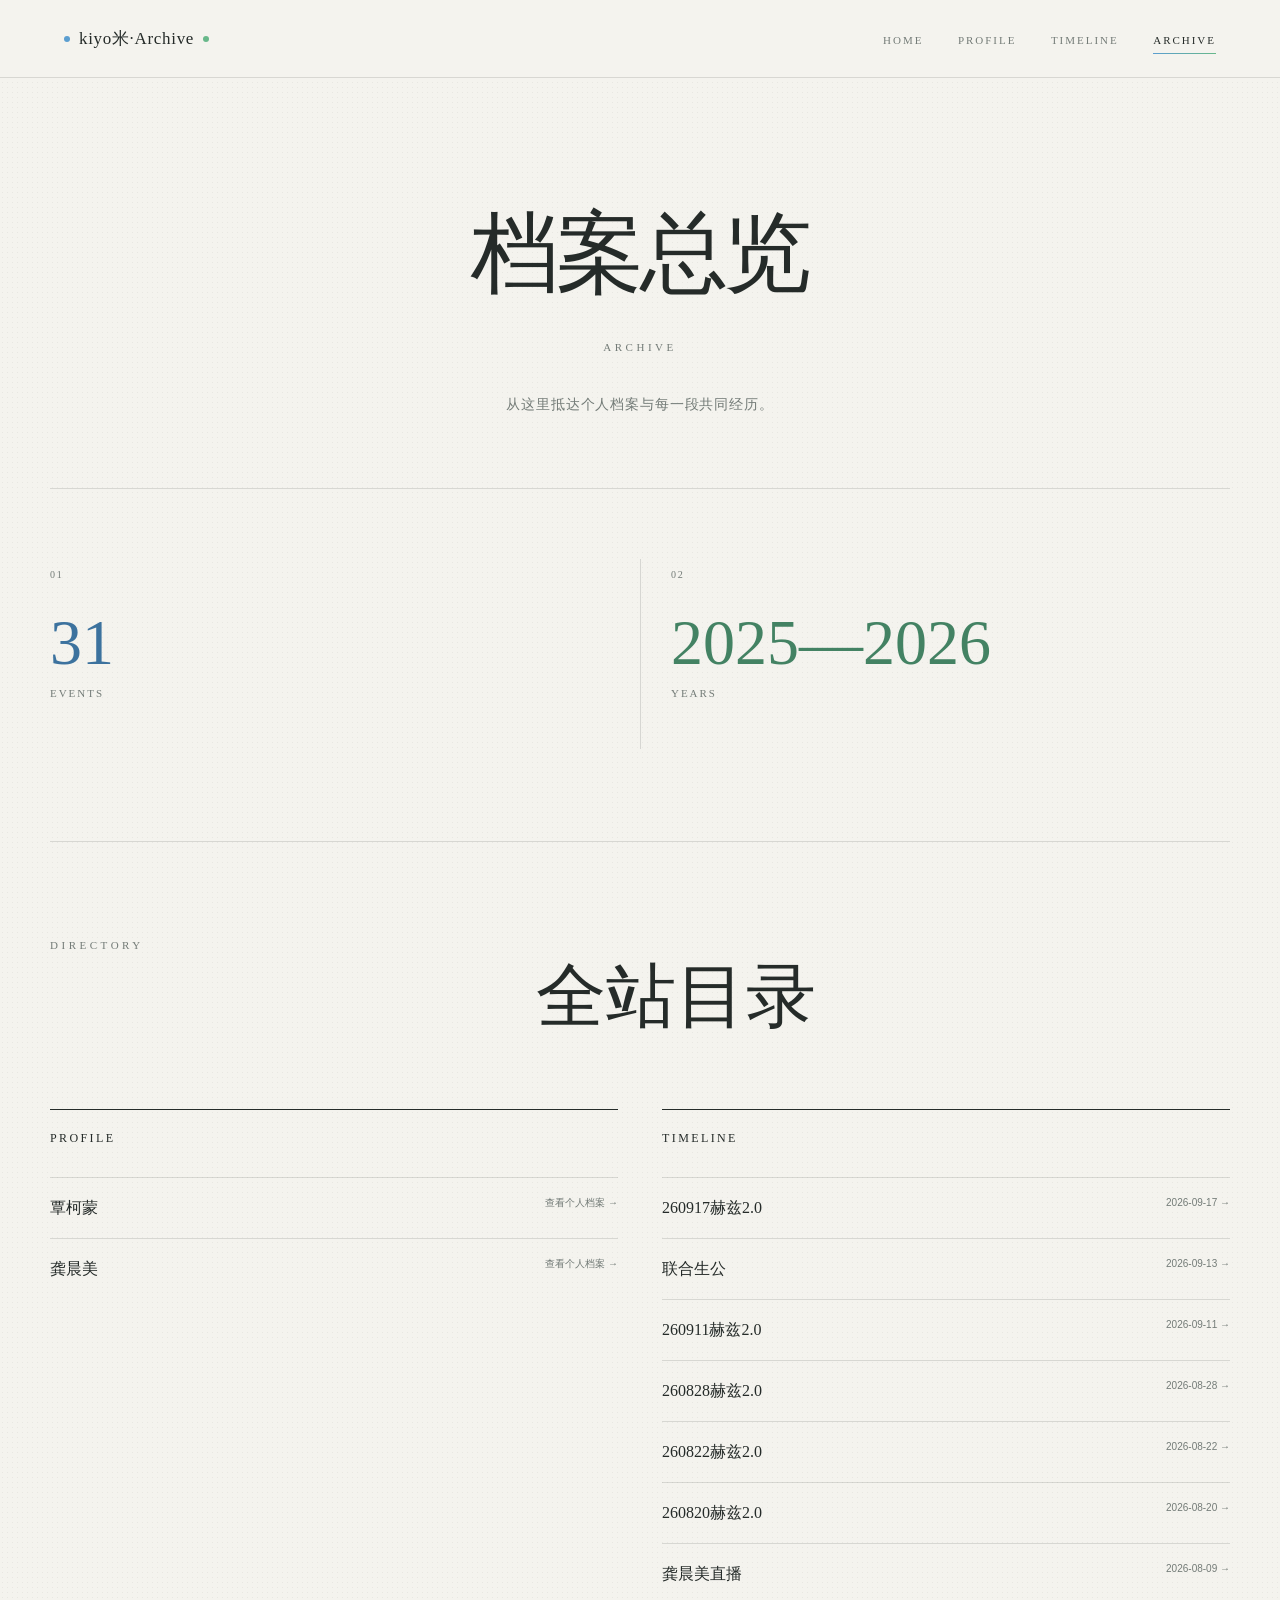
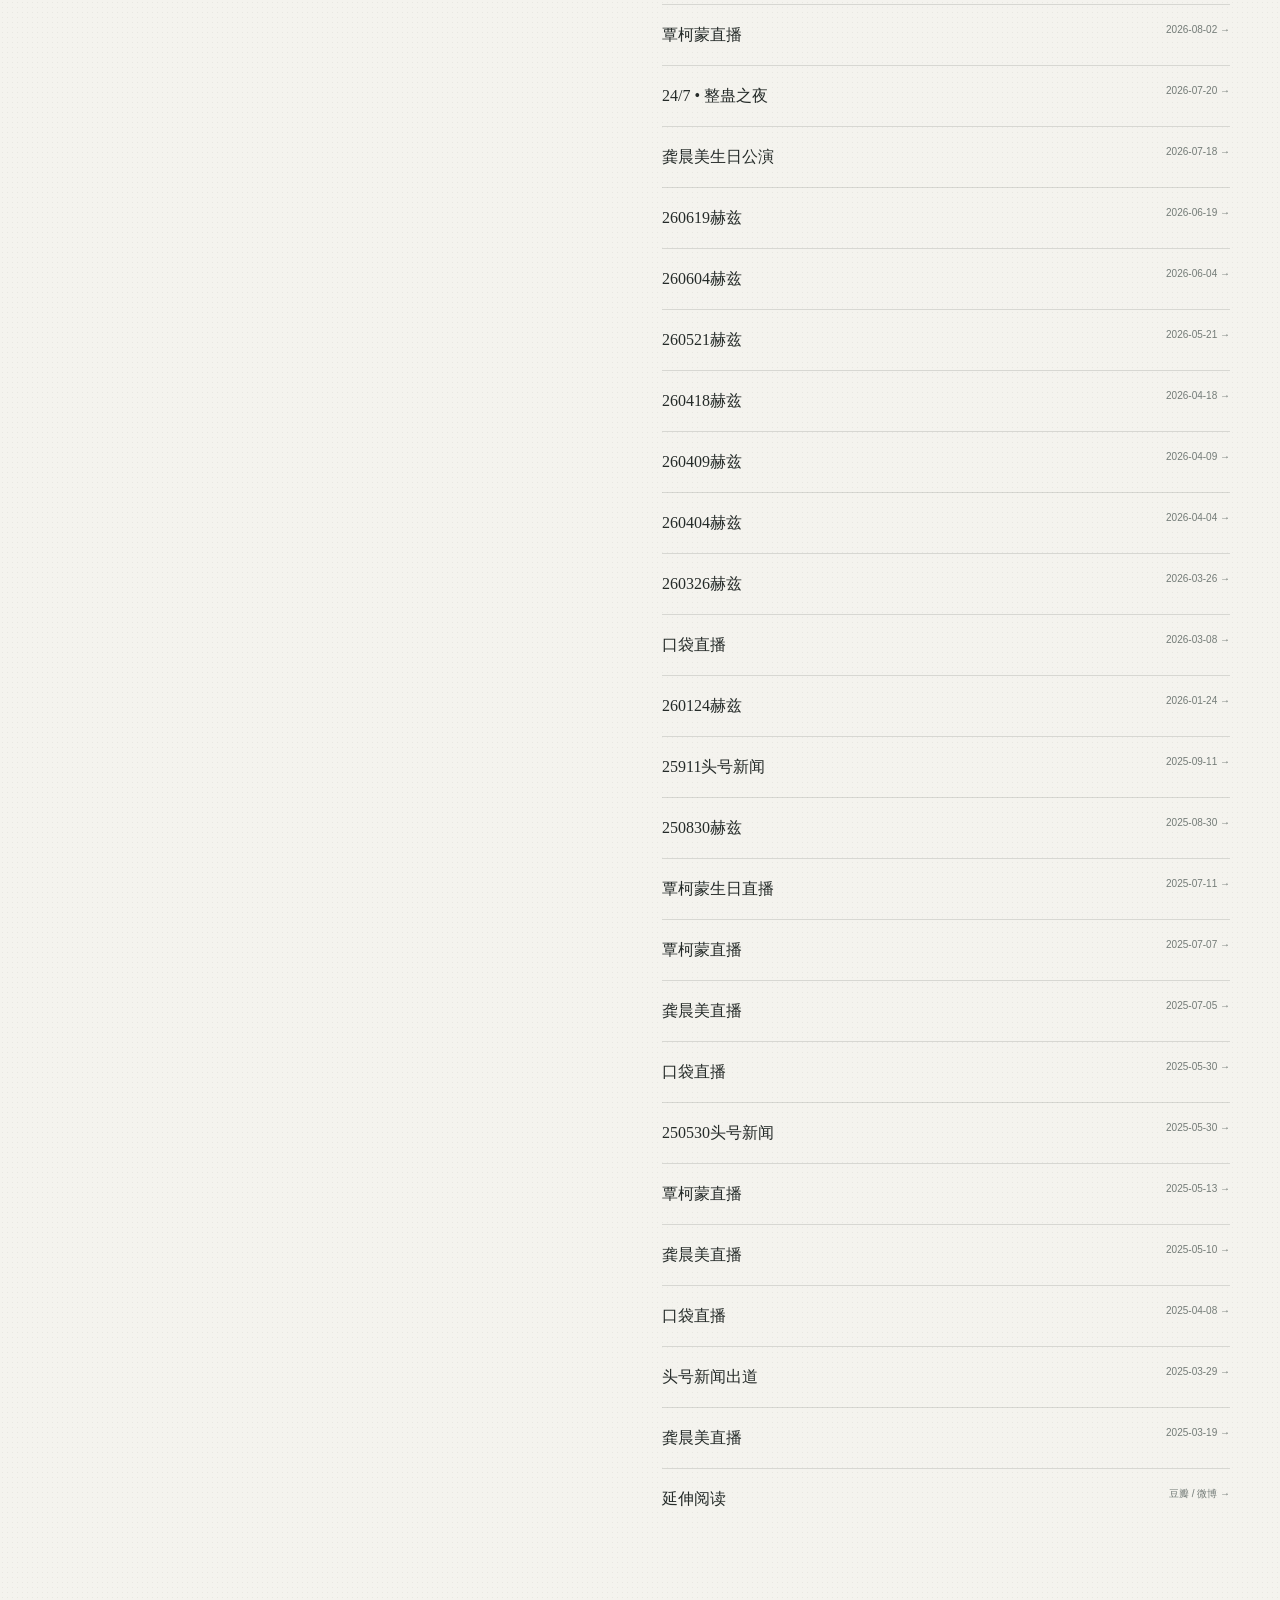
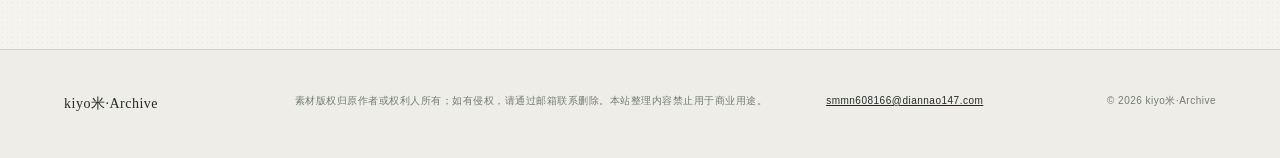
==== commit f177d1bd: "Update timeline content and refine page layout" ====
--- a/archive.html
+++ b/archive.html
@@ -10,7 +10,11 @@
 <body data-page="archive">
   <div data-site-header></div>
   <main class="page-shell">
-    <header class="page-intro archive-intro reveal"><p class="section-code">ARCHIVE</p><h1>档案总览</h1><p>从这里抵达个人档案与每一段共同经历。</p></header>
+    <header class="page-intro archive-intro reveal">
+      <h1>档案总览</h1>
+      <p class="section-code">ARCHIVE</p>
+      <p>从这里抵达个人档案与每一段共同经历。</p>
+    </header>
     <section id="archive-stats" class="archive-stats" aria-label="档案统计"></section>
     <section class="directory" aria-labelledby="directory-title">
       <div class="directory-heading"><p class="section-code">DIRECTORY</p><h2 id="directory-title">全站目录</h2></div>
--- a/style.css
+++ b/style.css
@@ -95,6 +95,7 @@
 .site-nav a::after { content: ""; position: absolute; right: 0; bottom: 19px; left: 0; height: 1px; background: linear-gradient(90deg, var(--color-qkm), var(--color-gcm)); transform: scaleX(0); transition: transform .25s ease; }
 .site-nav a:hover, .site-nav a[aria-current="page"] { color: var(--ink); }
 .site-nav a:hover::after, .site-nav a[aria-current="page"]::after { transform: scaleX(1); }
+.nav-index { display: none; }
 .menu-toggle { display: none; width: 42px; height: 42px; padding: 10px; border: 0; background: transparent; cursor: pointer; }
 .menu-toggle span { display: block; width: 20px; height: 1px; margin: 5px auto; background: var(--ink); transition: .25s ease; }
 
@@ -136,6 +137,10 @@
 .page-intro .section-code { grid-area: code; padding-top: 14px; }
 .page-intro h1 { grid-area: title; margin: 0; font-family: var(--serif); font-size: var(--text-title); font-weight: 400; line-height: 1.05; letter-spacing: -.04em; }
 .page-intro > p:last-child { grid-area: copy; max-width: 540px; margin: 12px 0 0; color: var(--muted); font-size: 14px; letter-spacing: .06em; }
+.timeline-intro, .profile-intro, .archive-intro { display: flex; flex-direction: column; align-items: center; text-align: center; }
+.timeline-intro h1, .profile-intro h1, .archive-intro h1 { grid-area: auto; }
+.timeline-intro .section-code, .profile-intro .section-code, .archive-intro .section-code { grid-area: auto; margin: 22px 0 0; padding-top: 0; }
+.timeline-intro > p:last-child, .profile-intro > p:last-child, .archive-intro > p:last-child { grid-area: auto; max-width: 36em; margin: 18px auto 0; text-align: center; }
 
 .profile-choices { display: grid; grid-template-columns: 1fr 1fr; gap: clamp(22px, 5vw, 72px); padding: 74px 0 0; }
 .profile-choice { display: grid; grid-template-columns: 58% 42%; min-height: 500px; color: var(--ink); text-decoration: none; }
@@ -185,10 +190,16 @@
 .fan-posts > p { margin: -12px 0 20px; color: var(--muted); font-size: 12px; }
 .muted { color: var(--muted); font-size: 13px; }
 
-.timeline-toolbar { display: flex; justify-content: flex-end; align-items: center; gap: var(--space-2); padding: var(--space-4) 0; border-bottom: 1px solid var(--line); }
-.timeline-toolbar label { color: var(--muted); font-size: 11px; letter-spacing: .12em; }
-.timeline-toolbar select { min-width: 150px; padding: 10px 34px 10px 14px; color: var(--ink); background: transparent; border: 1px solid var(--line); border-radius: 0; font-family: var(--serif); font-size: 12px; }
+.timeline-toolbar { display: flex; justify-content: space-between; align-items: center; flex-wrap: wrap; gap: 12px 20px; padding: var(--space-4) 0; border-bottom: 1px solid var(--line); }
+.timeline-year { display: flex; align-items: center; gap: 12px; min-width: 0; }
+.timeline-toolbar label { color: var(--muted); font-size: 11px; letter-spacing: .12em; white-space: nowrap; }
+.timeline-toolbar select { min-width: 132px; padding: 10px 34px 10px 14px; color: var(--ink); background: transparent; border: 1px solid var(--line); border-radius: 0; font-family: var(--serif); font-size: 12px; }
 .timeline-toolbar select:disabled { opacity: .48; }
+.timeline-sort { display: inline-flex; margin-left: auto; border: 1px solid var(--line); }
+.timeline-sort button { min-width: 64px; margin: 0; padding: 10px 16px; border: 0; background: transparent; color: var(--muted); font-family: var(--serif); font-size: 12px; letter-spacing: .14em; line-height: 1; cursor: pointer; }
+.timeline-sort button + button { border-left: 1px solid var(--line); }
+.timeline-sort button:hover { color: var(--ink); }
+.timeline-sort button.is-active { color: var(--ink); background: var(--paper-deep); }
 .timeline-list { max-width: 900px; margin: 0 auto; padding-top: 64px; }
 .timeline-entry { display: grid; grid-template-columns: 140px 32px 1fr; gap: 22px; min-height: 190px; }
 .timeline-entry time { padding-top: 4px; color: var(--muted); text-align: right; font-family: var(--serif); font-size: 13px; letter-spacing: .08em; }
@@ -288,7 +299,7 @@
 }
 
 @media (max-width: 700px) {
-  .site-header { padding: 0 20px; background: var(--paper); backdrop-filter: none; }
+  .site-header { padding: 0 max(20px, env(safe-area-inset-right)) 0 max(20px, env(safe-area-inset-left)); background: var(--paper); backdrop-filter: none; }
   .brand { font-size: 15px; }
   .menu-toggle { display: inline-flex; align-items: center; justify-content: center; gap: 8px; width: auto; min-width: 76px; height: 44px; padding: 0 10px; border: 1px solid var(--ink); border-radius: 22px; background: var(--paper); color: var(--ink); font-size: 13px; line-height: 1; white-space: nowrap; }
   .menu-toggle .menu-icon { display: flex; flex-direction: column; justify-content: center; width: 22px; height: 22px; margin: 0; background: transparent; }
@@ -296,11 +307,17 @@
   .menu-toggle[aria-expanded="true"] .menu-icon span:nth-child(1) { transform: translateY(8px) rotate(45deg); }
   .menu-toggle[aria-expanded="true"] .menu-icon span:nth-child(2) { opacity: 0; }
   .menu-toggle[aria-expanded="true"] .menu-icon span:nth-child(3) { transform: translateY(-8px) rotate(-45deg); }
-  .site-nav { position: absolute; top: 100%; right: 0; left: 0; height: calc(100vh - var(--header-h)); height: calc(100dvh - var(--header-h)); display: flex; flex-direction: column; align-items: stretch; justify-content: flex-start; gap: 0; overflow-y: auto; padding: 32px 24px max(32px, env(safe-area-inset-bottom)); background: var(--paper); border-bottom: 1px solid var(--line); opacity: 0; visibility: hidden; transition: opacity .25s, visibility .25s; }
-  .site-nav.open { opacity: 1; visibility: visible; }
-  .site-nav a { width: 100%; padding: 18px 12px; border-bottom: 1px solid var(--line); color: var(--ink); font-size: clamp(18px, 5vw, 22px); letter-spacing: .15em; line-height: 1.4; }
-  .site-nav a[aria-current="page"] { padding-left: 18px; border-left: 3px solid var(--blue); background: var(--blue-pale); color: var(--blue-dark); }
-  .site-nav a::after { display: none; }
+  .site-nav { position: absolute; top: calc(100% + 10px); right: max(16px, env(safe-area-inset-right)); left: auto; width: min(232px, calc(100vw - 32px)); height: auto; display: flex; flex-direction: column; align-items: stretch; gap: 0; overflow: visible; padding: 6px; background-color: #fbfbf8; background-image: none; border: 1px solid rgba(37, 43, 41, .16); border-radius: 16px; box-shadow: 0 14px 36px rgba(37, 43, 41, .14); opacity: 0; visibility: hidden; transform: translateY(-6px); pointer-events: none; transition: opacity .2s ease, transform .2s ease, visibility .2s; }
+  .site-nav::before { content: ""; position: absolute; top: -6px; right: 46px; width: 12px; height: 12px; background: #fbfbf8; border-top: 1px solid rgba(37, 43, 41, .16); border-left: 1px solid rgba(37, 43, 41, .16); transform: rotate(45deg); }
+  .site-nav.open { opacity: 1; visibility: visible; transform: none; pointer-events: auto; }
+  .site-nav a { position: relative; display: flex; flex-direction: row; align-items: center; justify-content: flex-start; gap: 14px; width: 100%; min-height: 46px; padding: 0 14px; border: 0; border-radius: 10px; background: transparent; color: var(--ink); font-size: 13px; letter-spacing: .14em; line-height: 1; }
+  .site-nav a + a { margin-top: 2px; }
+  .site-nav a .nav-index { display: block; width: 22px; color: var(--muted); font-family: var(--sans); font-size: 10px; letter-spacing: .12em; }
+  .site-nav a .nav-label { display: block; font-family: var(--serif); }
+  .site-nav a:hover, .site-nav a:active { border-color: transparent; background: var(--paper-deep); }
+  .site-nav a[aria-current="page"] { padding-left: 14px; border-color: transparent; background: var(--paper-deep); color: var(--ink); }
+  .site-nav a[aria-current="page"] .nav-index { color: var(--color-qkm-deep); }
+  .site-nav a::after, .site-nav a:hover::after, .site-nav a[aria-current="page"]::after, .site-nav a[aria-current="page"]:hover::after { display: none; transform: none; }
   .home-hero { min-height: auto; padding: calc(var(--header-h) + 58px) 22px 56px; gap: 48px; }
   .hero-copy h1 { font-size: clamp(52px, 19vw, 78px); }
   .name-green { align-self: flex-start; margin-left: 18%; }
@@ -314,6 +331,9 @@
   .page-intro .section-code { padding: 0; margin-bottom: 22px; }
   .page-intro h1 { font-size: clamp(44px, 14vw, 62px); }
   .page-intro > p:last-child { margin-top: 20px; }
+  .timeline-intro, .profile-intro, .archive-intro { align-items: center; text-align: center; }
+  .timeline-intro .section-code, .profile-intro .section-code, .archive-intro .section-code { margin: 16px 0 0; }
+  .timeline-intro > p:last-child, .profile-intro > p:last-child, .archive-intro > p:last-child { margin-top: 16px; }
   .profile-choices, .moments-grid { grid-template-columns: 1fr; }
   .profile-choice { min-height: 0; }
   .choice-image { aspect-ratio: 4/5; }
@@ -323,7 +343,8 @@
   .person-copy { display: block; width: min(460px, 100%); min-height: 0; margin: 40px auto 0; padding: 0 0 8px; }
   .back-link { margin-bottom: 28px; }
   .facts-list > div { grid-template-columns: 105px 1fr; }
-  .timeline-toolbar { justify-content: space-between; }
+  .timeline-toolbar { align-items: center; }
+  .timeline-toolbar select { min-width: 0; }
   .timeline-entry { grid-template-columns: 78px 18px 1fr; gap: 12px; min-height: 175px; }
   .timeline-entry time { font-size: 10px; }
   .timeline-entry h2 { font-size: 22px; }
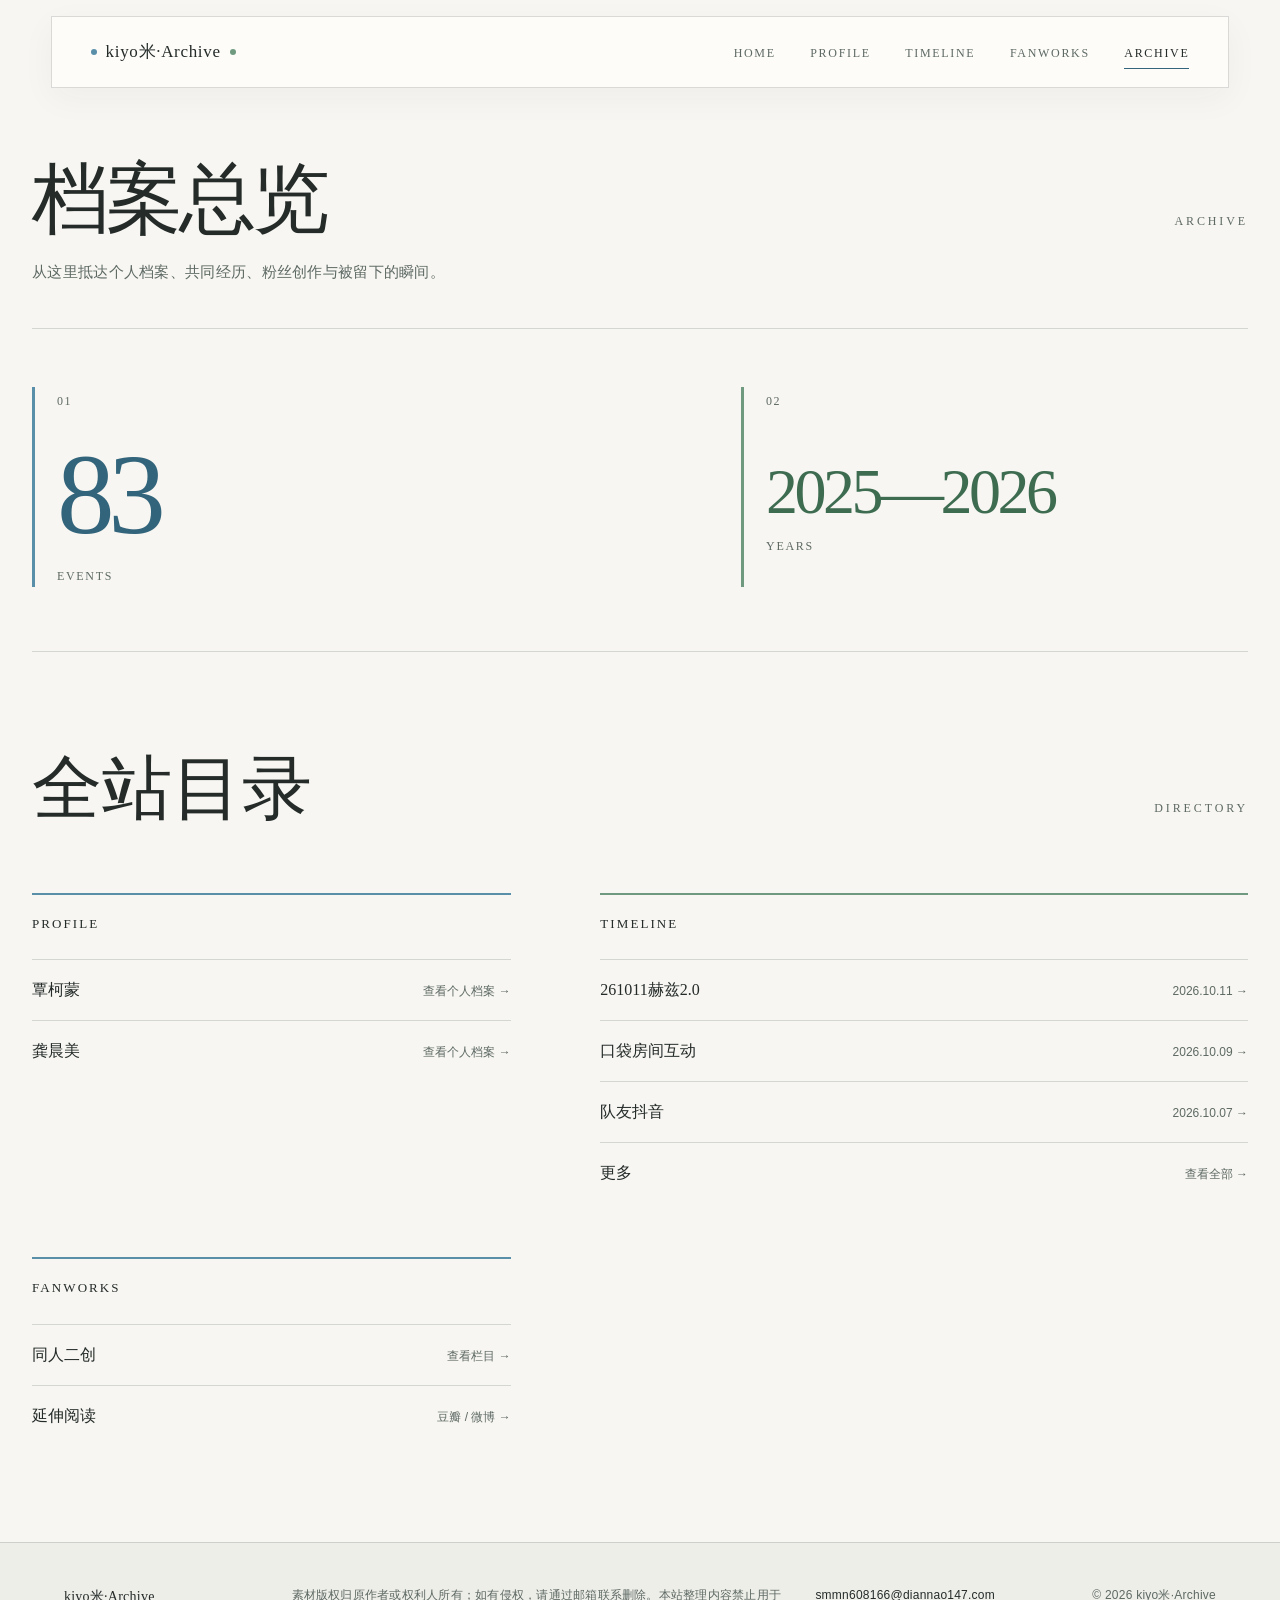
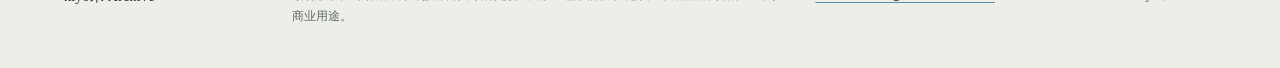
==== commit c191ec95: "Add Fanworks, rebuild Moments album, and update archive content" ====
--- a/archive.html
+++ b/archive.html
@@ -13,7 +13,7 @@
     <header class="page-intro archive-intro reveal">
       <h1>档案总览</h1>
       <p class="section-code">ARCHIVE</p>
-      <p>从这里抵达个人档案与每一段共同经历。</p>
+      <p>从这里抵达个人档案、共同经历、粉丝创作与被留下的瞬间。</p>
     </header>
     <section id="archive-stats" class="archive-stats" aria-label="档案统计"></section>
     <section class="directory" aria-labelledby="directory-title">
--- a/style.css
+++ b/style.css
@@ -1,19 +1,19 @@
 :root {
   color-scheme: only light;
   /* 应援色：用于人物名字、侧边小标签、节点与相框细线。 */
-  --color-qkm: #5b9ed0;          /* 覃柯蒙：清透青蓝，在米色背景上不会发黑。 */
-  --color-qkm-deep: #3c729e;     /* 覃柯蒙：大标题和重要链接的清晰深色版本。 */
-  --color-qkm-soft: #e2edf5;     /* 覃柯蒙：浅底、选中状态和柔和装饰。 */
-  --color-gcm: #68b88a;          /* 龚晨美：溪绿色，明快但不使用荧光高饱和。 */
-  --color-gcm-deep: #438263;     /* 龚晨美：大标题和重要链接的清晰深色版本。 */
-  --color-gcm-soft: #e3f0e6;     /* 龚晨美：浅底、选中状态和柔和装饰。 */
+  --color-qkm: #598fa9;          /* 覃柯蒙：海蓝。 */
+  --color-qkm-deep: #32647b;     /* 覃柯蒙：用于可读文字的深海蓝。 */
+  --color-qkm-soft: #dfeef1;     /* 覃柯蒙：浅蓝纸色。 */
+  --color-gcm: #709a80;          /* 龚晨美：蕨绿。 */
+  --color-gcm-deep: #3d6c50;     /* 龚晨美：用于可读文字的深蕨绿。 */
+  --color-gcm-soft: #e3eee5;     /* 龚晨美：浅绿纸色。 */
 
   /* 中性色：用于页面底色、纸张纹理、正文、辅助文字和分隔线。 */
-  --color-paper: #f4f3ee;        /* 页面大面积背景。 */
-  --color-paper-deep: #eeede7;   /* 页脚、次级区域和表面。 */
-  --color-ink: #252b29;          /* 标题和主要正文。 */
-  --color-muted: #737b77;        /* 导航、日期和辅助说明。 */
-  --color-line: rgba(37, 43, 41, .14); /* 卡片、时间线和相框边线。 */
+  --color-paper: #f7f6f2;        /* 暖纸底。 */
+  --color-paper-deep: #eeeee9;   /* 次级纸面。 */
+  --color-ink: #242b29;          /* 深墨色正文。 */
+  --color-muted: #5e6964;        /* 日期和辅助说明。 */
+  --color-line: rgba(36, 43, 41, .16); /* 细分隔线。 */
 
   /* 字体：优先使用本地中文字体，网络字体不可用时仍能稳定显示。 */
   --font-display: Georgia, "Times New Roman", "Songti SC", "SimSun", serif; /* 英文栏目、名字和档案标题。 */
@@ -21,10 +21,10 @@
 
   /* 字号：正文保持清晰，超大标题用 clamp() 自动适配手机与电脑。 */
   --text-xs: 10px;               /* 编号、版权和细小说明。 */
-  --text-sm: 12px;               /* 导航、日期和链接。 */
-  --text-body: 14px;             /* 正文和事件简述。 */
-  --text-title: clamp(44px, 7vw, 88px); /* 内页大标题。 */
-  --text-hero: clamp(58px, 7.5vw, 112px); /* 首页双人大名字。 */
+  --text-sm: 13px;               /* 导航、日期和链接。 */
+  --text-body: 15px;             /* 正文和事件简述。 */
+  --text-title: clamp(48px, 6vw, 84px); /* 内页大标题。 */
+  --text-hero: clamp(42px, 7vw, 104px); /* 首页两人名字。 */
 
   /* 间距：统一页面留白，避免各组件各自出现不一致的距离。 */
   --space-1: 8px;
@@ -35,8 +35,8 @@
   --space-6: 72px;
   --space-7: 96px;
 
-  --max: 1180px;                 /* 正文最大宽度。 */
-  --header-h: 78px;              /* 顶部导航高度。 */
+  --max: 1240px;                 /* 正文最大宽度。 */
+  --header-h: 72px;              /* 顶部导航高度。 */
 
   /* 兼容旧类名：后续只需调上面的中文变量即可整体换色。 */
   --paper: var(--color-paper);
@@ -61,9 +61,10 @@
   min-width: 320px;
   color: var(--ink);
   background-color: var(--paper);
-  background-image: radial-gradient(rgba(41, 48, 45, .06) .55px, transparent .55px);
-  background-size: 5px 5px;
+  background-image: radial-gradient(rgba(36, 43, 41, .035) .5px, transparent .5px);
+  background-size: 6px 6px;
   font-family: var(--sans);
+  font-size: var(--text-body);
   line-height: 1.75;
   text-rendering: optimizeLegibility;
 }
@@ -71,194 +72,433 @@
 a { color: inherit; }
 img { display: block; max-width: 100%; }
 button, select { font: inherit; }
+:where(a, button, select):focus-visible { outline: 2px solid var(--color-qkm-deep); outline-offset: 4px; }
+:where(button, select) { -webkit-tap-highlight-color: transparent; }
 .sr-only { position: absolute; width: 1px; height: 1px; padding: 0; margin: -1px; overflow: hidden; clip: rect(0,0,0,0); white-space: nowrap; border: 0; }
 
 .site-header {
   position: fixed;
-  inset: 0 0 auto;
+  inset: 16px clamp(24px, 4vw, 64px) auto;
   z-index: 50;
+  max-width: 1360px;
+  margin: 0 auto;
   height: var(--header-h);
   display: flex;
   align-items: center;
   justify-content: space-between;
-  padding: 0 clamp(22px, 5vw, 72px);
-  background: rgba(244, 243, 238, .91);
-  border-bottom: 1px solid var(--line);
-  backdrop-filter: blur(14px);
-}
-.brand { display: inline-flex; align-items: center; gap: 9px; text-decoration: none; font-family: var(--serif); font-size: 17px; letter-spacing: .04em; }
+  padding: 0 clamp(22px, 3vw, 42px);
+  background: rgba(253, 252, 249, .96);
+  border: 1px solid var(--line);
+  box-shadow: 0 10px 34px rgba(36, 43, 41, .045);
+  backdrop-filter: blur(12px);
+}
+.brand { display: inline-flex; align-items: center; gap: 9px; min-height: 44px; text-decoration: none; font-family: var(--serif); font-size: 17px; letter-spacing: .04em; transition: color .2s ease; }
+.brand:hover { color: var(--color-qkm-deep); }
 .brand-dot { width: 6px; height: 6px; border-radius: 50%; }
 .brand-dot.blue { background: var(--blue); }
 .brand-dot.green { background: var(--green); }
 .site-nav { display: flex; gap: clamp(18px, 2.7vw, 38px); align-items: center; }
-.site-nav a { position: relative; padding: 27px 0 23px; color: var(--muted); text-decoration: none; font-family: var(--serif); font-size: 11px; letter-spacing: .18em; }
-.site-nav a::after { content: ""; position: absolute; right: 0; bottom: 19px; left: 0; height: 1px; background: linear-gradient(90deg, var(--color-qkm), var(--color-gcm)); transform: scaleX(0); transition: transform .25s ease; }
-.site-nav a:hover, .site-nav a[aria-current="page"] { color: var(--ink); }
-.site-nav a:hover::after, .site-nav a[aria-current="page"]::after { transform: scaleX(1); }
+.site-nav a { position: relative; padding: 26px 0 24px; color: var(--muted); text-decoration: none; font-family: var(--serif); font-size: 12px; letter-spacing: .14em; transition: color .2s ease; }
+.site-nav a::after { content: ""; position: absolute; right: 0; bottom: 19px; left: 0; height: 1px; background: var(--color-qkm-deep); transform: scaleX(0); transition: transform .3s cubic-bezier(.2,.7,.2,1); }
+.site-nav a:hover, .site-nav a:focus-visible, .site-nav a[aria-current="page"] { color: var(--ink); }
+.site-nav a:hover::after, .site-nav a:focus-visible::after, .site-nav a[aria-current="page"]::after { transform: scaleX(1); }
 .nav-index { display: none; }
 .menu-toggle { display: none; width: 42px; height: 42px; padding: 10px; border: 0; background: transparent; cursor: pointer; }
 .menu-toggle span { display: block; width: 20px; height: 1px; margin: 5px auto; background: var(--ink); transition: .25s ease; }
 
+body[data-page="home"] .site-header { max-width: 1600px; }
 .home-hero {
   position: relative;
-  min-height: 100svh;
-  max-width: 1440px;
+  min-height: calc(100svh - 64px);
+  max-width: 1640px;
   margin: 0 auto;
-  padding: calc(var(--header-h) + 70px) clamp(24px, 7vw, 110px) 70px;
+  padding: calc(var(--header-h) + 48px) clamp(24px, 4vw, 72px) 48px;
   display: grid;
-  grid-template-columns: minmax(330px, .9fr) minmax(460px, 1.1fr);
+  grid-template-columns: minmax(260px, .86fr) minmax(0, 1.14fr);
   align-items: center;
-  gap: clamp(40px, 7vw, 110px);
-  overflow: hidden;
-}
-.home-hero::before { content: ""; position: absolute; width: 210px; height: 310px; top: 24%; right: -150px; border: 1px solid var(--line); border-radius: 50%; }
-.hero-copy { position: relative; z-index: 2; }
-.archive-name, .section-code { margin: 0 0 var(--space-4); color: var(--muted); font-family: var(--serif); font-size: 11px; letter-spacing: .32em; text-transform: uppercase; }
-.hero-copy h1 { display: flex; flex-direction: column; align-items: flex-start; margin: 0; font-family: var(--serif); font-size: var(--text-hero); font-weight: 400; line-height: .91; letter-spacing: -.055em; }
-.name-blue { color: var(--blue-dark); }
-.name-green { align-self: flex-end; color: var(--green-dark); }
-.hero-copy blockquote { margin: var(--space-5) 0 var(--space-4); padding-left: var(--space-3); border-left: 1px solid var(--blue); color: #555d59; font-family: var(--serif); font-size: clamp(16px, 1.5vw, 20px); letter-spacing: .12em; }
-.primary-link { display: inline-flex; align-items: center; gap: 34px; min-width: 172px; padding: 13px 0; border-bottom: 1px solid transparent; border-image: linear-gradient(90deg, var(--color-qkm), var(--color-gcm)) 1; text-decoration: none; font-size: 13px; letter-spacing: .14em; transition: color .25s, gap .25s; }
-.primary-link:hover { color: var(--blue-dark); gap: 48px; }
-.hero-portrait { position: relative; min-height: 610px; }
-.portrait { position: absolute; margin: 0; }
-.portrait img { width: 100%; height: 100%; object-fit: cover; filter: saturate(.72) contrast(.96); }
-.portrait figcaption { position: absolute; writing-mode: vertical-rl; font-family: var(--serif); font-size: 11px; font-weight: 600; letter-spacing: .22em; }
-.portrait-blue { z-index: 2; top: 20px; left: 0; width: 50%; height: 74%; padding: 10px; border: 1px solid color-mix(in srgb, var(--color-qkm) 48%, transparent); background: var(--paper); }
-.portrait-blue img { object-position: center 24%; }
-.portrait-blue figcaption { right: -27px; top: 10px; color: var(--color-qkm-deep); }
-.portrait-green { right: 0; bottom: 10px; width: 53%; height: 68%; padding: 10px; border: 1px solid color-mix(in srgb, var(--color-gcm) 52%, transparent); background: var(--paper); }
-.portrait-green img { object-position: center 20%; }
-.portrait-green figcaption { bottom: 5px; left: -28px; color: var(--color-gcm-deep); }
-.home-note { position: absolute; bottom: 30px; left: clamp(24px, 7vw, 110px); margin: 0; color: #8a8f8c; font-size: 10px; letter-spacing: .14em; }
-
-.page-shell { width: min(var(--max), calc(100% - 48px)); min-height: 76vh; margin: 0 auto; padding: calc(var(--header-h) + 82px) 0 120px; }
-.page-intro { display: grid; grid-template-columns: minmax(180px, .45fr) 1fr; grid-template-areas: "code title" ". copy"; gap: var(--space-2) clamp(30px, 8vw, 120px); padding: var(--space-5) 0 var(--space-6); border-bottom: 1px solid var(--line); }
-.page-intro .section-code { grid-area: code; padding-top: 14px; }
-.page-intro h1 { grid-area: title; margin: 0; font-family: var(--serif); font-size: var(--text-title); font-weight: 400; line-height: 1.05; letter-spacing: -.04em; }
-.page-intro > p:last-child { grid-area: copy; max-width: 540px; margin: 12px 0 0; color: var(--muted); font-size: 14px; letter-spacing: .06em; }
-.timeline-intro, .profile-intro, .archive-intro { display: flex; flex-direction: column; align-items: center; text-align: center; }
-.timeline-intro h1, .profile-intro h1, .archive-intro h1 { grid-area: auto; }
-.timeline-intro .section-code, .profile-intro .section-code, .archive-intro .section-code { grid-area: auto; margin: 22px 0 0; padding-top: 0; }
-.timeline-intro > p:last-child, .profile-intro > p:last-child, .archive-intro > p:last-child { grid-area: auto; max-width: 36em; margin: 18px auto 0; text-align: center; }
-
-.profile-choices { display: grid; grid-template-columns: 1fr 1fr; gap: clamp(22px, 5vw, 72px); padding: 74px 0 0; }
-.profile-choice { display: grid; grid-template-columns: 58% 42%; min-height: 500px; color: var(--ink); text-decoration: none; }
+  gap: clamp(32px, 4vw, 72px);
+}
+.hero-copy {
+  position: relative;
+  z-index: 2;
+  min-width: 0;
+  max-width: 560px;
+  container-type: inline-size;
+}
+.archive-name {
+  margin: 0 0 42px;
+  color: var(--muted);
+  font-family: var(--serif);
+  font-size: 15px;
+  letter-spacing: .2em;
+}
+.hero-copy h1 {
+  margin: 0;
+  color: var(--ink);
+  font-family: var(--sans);
+  font-size: var(--text-hero);
+  font-weight: 500;
+  line-height: 1.15;
+  letter-spacing: -.045em;
+  white-space: nowrap;
+}
+@supports (width: 1cqi) {
+  .hero-copy h1 { font-size: clamp(28px, 12.4cqi, 68px); }
+}
+.hero-copy h1 .pair-cross {
+  color: var(--muted);
+  padding: 0 .2em;
+  font-weight: 300;
+}
+.hero-copy h1 .name-blue { color: var(--color-qkm-deep); }
+.hero-copy h1 .name-green { color: var(--color-gcm-deep); }
+.hero-line {
+  width: 120px;
+  max-width: 42%;
+  height: 1px;
+  margin-top: 34px;
+  background: linear-gradient(90deg, var(--color-qkm) 50%, var(--color-gcm) 50%);
+}
+.hero-copy blockquote {
+  margin: 28px 0 0;
+  color: var(--muted);
+  font-family: var(--serif);
+  font-size: 15px;
+  line-height: 2;
+  letter-spacing: .14em;
+}
+.hero-copy .primary-link { margin-top: 36px; }
+.section-code { margin: 0 0 var(--space-4); color: var(--muted); font-family: var(--serif); font-size: 12px; letter-spacing: .24em; text-transform: uppercase; }
+.primary-link { display: inline-flex; align-items: center; gap: 34px; min-width: 172px; min-height: 48px; padding: 10px 0; border-bottom: 1px solid transparent; border-image: linear-gradient(90deg, var(--color-qkm), var(--color-gcm)) 1; color: var(--ink); text-decoration: none; font-size: 13px; letter-spacing: .14em; transition: color .25s, gap .25s, transform .25s; }
+.primary-link:hover, .primary-link:focus-visible { color: var(--color-qkm-deep); gap: 48px; }
+.primary-link:active { transform: translateY(1px); }
+.hero-stage {
+  position: relative;
+  width: min(100%, 800px);
+  min-width: 0;
+  justify-self: end;
+}
+.couple-frame {
+  --polaroid-edge: 14px;
+  position: relative;
+  z-index: 1;
+  margin: 18px 16px;
+  padding: var(--polaroid-edge);
+  background: linear-gradient(#faf9f5, #faf9f5) padding-box, linear-gradient(135deg, var(--color-gcm), var(--color-qkm)) border-box;
+  border: 2px solid transparent;
+  box-shadow: 0 14px 30px rgba(36, 43, 41, .07);
+}
+.couple-frame::before {
+  content: "";
+  position: absolute;
+  z-index: 2;
+  inset: var(--polaroid-edge);
+  pointer-events: none;
+  border: 1px solid transparent;
+  border-image: linear-gradient(135deg, var(--color-gcm), var(--color-qkm)) 1;
+}
+.couple-frame img {
+  width: 100%;
+  height: auto;
+  aspect-ratio: 1280 / 819;
+  object-fit: cover;
+  object-position: center;
+  filter: saturate(.72) contrast(.96);
+}
+.corner-card {
+  position: absolute;
+  z-index: 2;
+  margin: 0;
+  padding: 14px 22px;
+  background: var(--paper);
+  font-family: var(--serif);
+  font-size: 13px;
+  letter-spacing: .16em;
+  line-height: 1;
+  white-space: nowrap;
+}
+.corner-gcm {
+  top: 0;
+  left: 0;
+  color: var(--color-gcm-deep);
+  border: 1px solid color-mix(in srgb, var(--color-gcm) 55%, white);
+}
+.corner-qkm {
+  right: 0;
+  bottom: 0;
+  color: var(--color-qkm-deep);
+  border: 1px solid color-mix(in srgb, var(--color-qkm) 55%, white);
+}
+
+.page-shell { width: min(var(--max), calc(100% - 64px)); min-height: 76vh; margin: 0 auto; padding: calc(var(--header-h) + 86px) 0 96px; }
+.page-intro, .timeline-intro, .profile-intro, .archive-intro { display: grid; grid-template-columns: minmax(0, 1fr) auto; grid-template-areas: "title code" "copy copy"; align-items: end; gap: 12px 28px; padding: 0 0 42px; border-bottom: 1px solid var(--line); text-align: left; }
+.page-intro h1, .timeline-intro h1, .profile-intro h1, .archive-intro h1 { grid-area: title; margin: 0; font-family: var(--serif); font-size: var(--text-title); font-weight: 400; line-height: 1.1; letter-spacing: -.045em; }
+.page-intro .section-code, .timeline-intro .section-code, .profile-intro .section-code, .archive-intro .section-code { grid-area: code; margin: 0 0 10px; padding: 0; }
+.page-intro > p:last-child, .timeline-intro > p:last-child, .profile-intro > p:last-child, .archive-intro > p:last-child { grid-area: copy; max-width: 600px; margin: 4px 0 0; color: var(--muted); font-size: 15px; letter-spacing: .02em; line-height: 1.85; text-align: left; }
+
+.profile-intro { display: flex; flex-direction: column; align-items: center; gap: 0; padding: 12px 0 28px; text-align: center; }
+.profile-intro h1 { grid-area: auto; }
+.profile-intro .section-code { grid-area: auto; margin: 12px 0 0; padding: 0; }
+.profile-intro > p:last-child { grid-area: auto; max-width: 36em; margin: 12px auto 0; text-align: center; }
+
+.profile-choices { display: grid; grid-template-columns: repeat(2, minmax(0, 1fr)); gap: clamp(22px, 5vw, 72px); padding: 36px 0 0; }
+.profile-choice { display: grid; grid-template-columns: 58% 42%; min-width: 0; min-height: 500px; color: var(--ink); text-decoration: none; }
 .profile-choice.blue { --frame-accent: var(--color-qkm); --frame-soft: var(--color-qkm-soft); }
 .profile-choice.green { --frame-accent: var(--color-gcm); --frame-soft: var(--color-gcm-soft); }
-.choice-image { position: relative; overflow: hidden; padding: 10px 10px 30px; background: #faf9f5; border: 1px solid color-mix(in srgb, var(--frame-accent) 55%, var(--paper)); box-shadow: 7px 7px 0 var(--frame-soft), 0 14px 30px rgba(37, 43, 41, .06); }
+.choice-image { position: relative; overflow: hidden; min-width: 0; padding: 10px 10px 30px; background: #faf9f5; border: 1px solid color-mix(in srgb, var(--frame-accent) 55%, var(--paper)); box-shadow: 7px 7px 0 var(--frame-soft), 0 14px 30px rgba(36, 43, 41, .06); }
 .choice-image img { width: 100%; height: 100%; object-fit: cover; filter: saturate(.68); }
 .choice-image::before { content: ""; position: absolute; bottom: 14px; left: 12px; width: 36px; height: 1px; background: var(--frame-accent); }
 .choice-image::after { content: ""; position: absolute; right: 12px; bottom: 11px; width: 6px; height: 6px; border: 1px solid var(--frame-accent); border-radius: 50%; }
-.choice-copy { position: relative; align-self: end; margin-left: -32px; padding: 34px 26px; background: rgba(244, 243, 238, .96); border-top: 1px solid var(--line); border-bottom: 1px solid var(--line); }
+.choice-copy { position: relative; align-self: end; min-width: 0; margin-left: -32px; padding: 34px 26px; background: rgba(244, 243, 238, .96); border-top: 1px solid var(--line); border-bottom: 1px solid var(--line); }
 .choice-copy span { color: var(--muted); font-family: var(--serif); font-size: 10px; letter-spacing: .24em; }
-.choice-copy h2 { margin: 18px 0 5px; font-family: var(--serif); font-size: clamp(34px, 4vw, 54px); font-weight: 400; }
+.choice-copy h2 { margin: 18px 0 5px; color: var(--ink); font-family: var(--serif); font-size: clamp(34px, 4vw, 54px); font-weight: 400; }
 .choice-copy p { display: inline-block; margin: 0; color: var(--muted); font-size: 12px; letter-spacing: .12em; background-image: linear-gradient(currentColor, currentColor); background-repeat: no-repeat; background-position: left bottom; background-size: 0 1px; transition: color .25s ease, background-size .3s ease; }
 .profile-choice:hover .choice-copy p,
 .profile-choice:focus-visible .choice-copy p,
 .profile-choice:active .choice-copy p { color: var(--frame-accent); background-size: 100% 1px; }
-.profile-choice:focus-visible { outline: none; }
-.profile-choice:focus-visible .choice-copy p { outline: 1px solid var(--frame-accent); outline-offset: 5px; }
-.profile-choice.blue .choice-copy { border-top-color: rgba(111,151,165,.65); }
-.profile-choice.green .choice-copy { border-top-color: rgba(127,156,136,.65); }
-
-.person-layout { display: grid; grid-template-columns: minmax(260px, 380px) minmax(0, 1fr); column-gap: clamp(64px, 9vw, 140px); align-items: stretch; min-height: 720px; border-bottom: 1px solid var(--line); }
-.person-layout.blue { --frame-accent: var(--color-qkm); }
-.person-layout.green { --frame-accent: var(--color-gcm); }
-.person-image { position: sticky; top: calc(var(--header-h) + 28px); align-self: start; height: min(calc(100vh - var(--header-h) - 56px), 760px); min-height: 520px; max-height: 760px; padding: 26px; background: #f7f6f2; border: 1px solid rgba(37, 43, 41, .16); }
+.profile-choice:focus-visible { outline-color: var(--frame-accent); }
+.profile-choice.blue .choice-copy { border-top-color: rgba(111, 151, 165, .65); }
+.profile-choice.green .choice-copy { border-top-color: rgba(127, 156, 136, .65); }
+
+.person-layout { display: grid; grid-template-columns: minmax(280px, 480px) minmax(0, 1fr); column-gap: clamp(60px, 8vw, 124px); align-items: start; min-height: 720px; border-bottom: 1px solid var(--line); }
+.person-layout.blue { --frame-accent: var(--color-qkm); --frame-deep: var(--color-qkm-deep); }
+.person-layout.green { --frame-accent: var(--color-gcm); --frame-deep: var(--color-gcm-deep); grid-template-columns: minmax(0, 1fr) minmax(280px, 480px); }
+.person-layout.green .person-image { grid-column: 2; grid-row: 1; }
+.person-layout.green .person-copy { grid-column: 1; grid-row: 1; }
+.person-image { position: sticky; top: calc(var(--header-h) + 44px); align-self: start; height: min(calc(100vh - var(--header-h) - 64px), 740px); min-height: 520px; max-height: 740px; padding: 12px; background: #fdfcf9; border: 1px solid var(--line); }
 .person-image::before, .person-image::after { content: ""; position: absolute; width: 14px; height: 14px; pointer-events: none; }
 .person-image::before { top: 8px; left: 8px; border-top: 1px solid var(--frame-accent); border-left: 1px solid var(--frame-accent); }
 .person-image::after { right: 8px; bottom: 8px; border-right: 1px solid var(--frame-accent); border-bottom: 1px solid var(--frame-accent); }
-.person-image img { width: 100%; height: 100%; object-fit: cover; filter: saturate(.72); box-shadow: 0 0 0 1px color-mix(in srgb, var(--frame-accent) 55%, transparent); }
-.person-copy { display: flex; flex-direction: column; justify-content: center; justify-self: center; width: min(440px, 100%); min-height: 100%; padding: 12px 0 72px; }
-.back-link { display: inline-block; margin-bottom: 28px; color: var(--muted); text-decoration: none; font-size: 12px; letter-spacing: .08em; }
+.person-image img { width: 100%; height: 100%; object-fit: cover; filter: saturate(.88); box-shadow: 0 0 0 1px color-mix(in srgb, var(--frame-accent) 55%, transparent); }
+.person-layout.green .person-image img { object-position: 80% center; }
+.person-copy { display: flex; flex-direction: column; justify-content: center; justify-self: center; width: min(520px, 100%); min-height: 620px; padding: 20px 0 88px; }
+.back-link { display: inline-flex; align-items: center; min-height: 44px; margin-bottom: 24px; color: var(--muted); text-decoration: none; font-size: 13px; letter-spacing: .05em; transition: color .2s ease; }
+.back-link:hover, .back-link:focus-visible { color: var(--frame-deep); }
 .person-copy h1 { margin: 0; font-family: var(--serif); font-size: clamp(62px, 8vw, 108px); font-weight: 400; line-height: 1; }
 .person-layout.blue h1 { color: var(--blue-dark); }
 .person-layout.green h1 { color: var(--green-dark); }
-.person-intro { max-width: 560px; margin: 38px 0 62px; color: var(--muted); font-size: 15px; line-height: 2; }
+.person-intro { max-width: 560px; margin: 32px 0 48px; color: var(--muted); font-size: 16px; line-height: 1.9; }
 .facts-list { margin: 0; border-top: 1px solid var(--line); }
-.facts-list > div { display: grid; grid-template-columns: 130px 1fr; gap: 20px; padding: 19px 0; border-bottom: 1px solid var(--line); }
-.facts-list dt { color: var(--muted); font-size: 11px; letter-spacing: .14em; }
-.facts-list dd { margin: 0; font-family: var(--serif); font-size: 15px; }
-.profile-links { margin-top: 64px; }
+.facts-list > div { display: grid; grid-template-columns: 130px 1fr; gap: 20px; padding: 18px 0; border-bottom: 1px solid var(--line); }
+.facts-list dt { color: var(--muted); font-size: 12px; letter-spacing: .08em; }
+.facts-list dd { margin: 0; font-family: var(--serif); font-size: 16px; }
+.profile-links { margin-top: 52px; }
 .profile-links h2 { margin: 0 0 20px; font-family: var(--serif); font-size: 28px; font-weight: 400; }
 .profile-links ul { margin: 0; padding: 0; list-style: none; border-top: 1px solid var(--line); }
-.profile-links li { padding: 16px 0; border-bottom: 1px solid var(--line); }
-.profile-links a { display: flex; justify-content: space-between; gap: 16px; overflow-wrap: anywhere; text-decoration: none; }
+.profile-links li { border-bottom: 1px solid var(--line); }
+.profile-links a { display: flex; justify-content: space-between; align-items: center; gap: 16px; min-height: 52px; padding: 12px 0; overflow-wrap: anywhere; text-decoration: none; font-size: 14px; transition: color .2s ease, padding-left .2s ease; }
+.profile-links a:hover, .profile-links a:focus-visible { color: var(--frame-deep); padding-left: 6px; }
 .profile-links a span { flex: none; }
 .fan-posts { margin-top: 48px; }
-.fan-posts > p { margin: -12px 0 20px; color: var(--muted); font-size: 12px; }
+.fan-posts > p { margin: -12px 0 20px; color: var(--muted); font-size: 13px; }
 .muted { color: var(--muted); font-size: 13px; }
 
-.timeline-toolbar { display: flex; justify-content: space-between; align-items: center; flex-wrap: wrap; gap: 12px 20px; padding: var(--space-4) 0; border-bottom: 1px solid var(--line); }
-.timeline-year { display: flex; align-items: center; gap: 12px; min-width: 0; }
-.timeline-toolbar label { color: var(--muted); font-size: 11px; letter-spacing: .12em; white-space: nowrap; }
-.timeline-toolbar select { min-width: 132px; padding: 10px 34px 10px 14px; color: var(--ink); background: transparent; border: 1px solid var(--line); border-radius: 0; font-family: var(--serif); font-size: 12px; }
-.timeline-toolbar select:disabled { opacity: .48; }
+.timeline-toolbar { display: flex; justify-content: space-between; align-items: center; flex-wrap: nowrap; gap: 12px; padding: 30px 0 24px; border-bottom: 1px solid var(--line); }
+.timeline-toolbar select { flex: 0 1 168px; width: auto; min-width: 0; max-width: 180px; min-height: 44px; padding: 10px 34px 10px 14px; color: var(--ink); background: var(--paper); border: 1px solid var(--line); border-radius: 0; font-family: var(--serif); font-size: 13px; cursor: pointer; transition: border-color .2s ease, background-color .2s ease; }
+.timeline-toolbar select:hover { border-color: var(--color-qkm-deep); background: #faf9f5; }
+.timeline-toolbar select:disabled { opacity: .6; cursor: not-allowed; }
 .timeline-sort { display: inline-flex; margin-left: auto; border: 1px solid var(--line); }
-.timeline-sort button { min-width: 64px; margin: 0; padding: 10px 16px; border: 0; background: transparent; color: var(--muted); font-family: var(--serif); font-size: 12px; letter-spacing: .14em; line-height: 1; cursor: pointer; }
+.timeline-sort button { min-width: 64px; min-height: 44px; margin: 0; padding: 10px 16px; border: 0; background: transparent; color: var(--muted); font-family: var(--serif); font-size: 13px; letter-spacing: .08em; line-height: 1; cursor: pointer; transition: color .2s ease, background-color .2s ease; }
 .timeline-sort button + button { border-left: 1px solid var(--line); }
-.timeline-sort button:hover { color: var(--ink); }
+.timeline-sort button:hover, .timeline-sort button:focus-visible { color: var(--ink); background: var(--color-qkm-soft); }
 .timeline-sort button.is-active { color: var(--ink); background: var(--paper-deep); }
-.timeline-list { max-width: 900px; margin: 0 auto; padding-top: 64px; }
-.timeline-entry { display: grid; grid-template-columns: 140px 32px 1fr; gap: 22px; min-height: 190px; }
-.timeline-entry time { padding-top: 4px; color: var(--muted); text-align: right; font-family: var(--serif); font-size: 13px; letter-spacing: .08em; }
+.timeline-sort button:active { background: var(--color-qkm-soft); }
+.timeline-list { max-width: 1100px; margin: 0 auto; padding-top: 16px; }
+.timeline-entry { display: grid; grid-template-columns: 150px 24px minmax(0, 1fr); gap: 26px; min-height: 0; padding-top: 30px; border-bottom: 1px solid var(--line); scroll-margin-top: calc(var(--header-h) + 44px); }
+.timeline-entry > div { padding-bottom: 34px; }
+.timeline-shared { min-height: 0; }
+.timeline-shared > time { align-self: start; }
+.timeline-day-events { min-width: 0; }
+.timeline-event { scroll-margin-top: calc(var(--header-h) + 24px); }
+.timeline-entry.timeline-shared h2 { margin: 0 0 6px; font-size: 24px; }
+.timeline-shared .timeline-event p { margin: 0 0 8px; }
+.timeline-event + .timeline-event { margin-top: 22px; padding-top: 18px; border-top: 1px solid var(--line); }
+.timeline-entry time { padding-top: 3px; color: var(--ink); text-align: right; font-family: var(--serif); font-size: 15px; letter-spacing: .02em; font-variant-numeric: tabular-nums; }
+.timeline-entry time.timeline-range { display: flex; flex-direction: column; align-items: flex-end; gap: 2px; letter-spacing: .02em; line-height: 1.25; white-space: nowrap; }
+.timeline-range .range-mark { font-size: 11px; letter-spacing: 0; line-height: 1; }
 .timeline-node { position: relative; border-left: 1px solid var(--line); }
-.timeline-node::before { content: ""; position: absolute; top: 5px; left: -5px; width: 9px; height: 9px; border: 1px solid var(--blue); border-radius: 50%; background: var(--paper); }
-.timeline-entry h2 { margin: 0 0 15px; font-family: var(--serif); font-size: 28px; font-weight: 400; }
-.timeline-entry p { max-width: 590px; margin: 0 0 20px; color: var(--muted); font-size: 14px; line-height: 1.95; }
+.timeline-node::before { content: ""; position: absolute; top: 5px; left: -5px; width: 9px; height: 9px; border: 1px solid var(--color-qkm); border-radius: 50%; background: var(--paper); }
+.timeline-entry h2 { margin: 0 0 12px; font-family: var(--serif); font-size: 27px; font-weight: 400; line-height: 1.35; }
+.timeline-entry p { max-width: 660px; margin: 0 0 16px; color: var(--muted); font-size: 15px; line-height: 1.8; }
 .timeline-sources { display: flex; flex-wrap: wrap; gap: 8px 18px; }
-.timeline-entry a { color: var(--blue-dark); text-decoration: none; font-size: 11px; letter-spacing: .1em; }
-.timeline-posts { max-width: 900px; margin: 76px auto 0; padding-top: 48px; border-top: 1px solid var(--line); scroll-margin-top: calc(var(--header-h) + 20px); }
+.timeline-shots { display: flex; flex-wrap: wrap; align-items: flex-start; gap: 10px; margin: 2px 0 18px; }
+.timeline-shot { position: relative; flex: 0 0 auto; width: 120px; max-width: 100%; aspect-ratio: 10 / 13; height: auto; padding: 0; overflow: hidden; border: 1px solid rgba(37, 43, 41, .16); background: #f7f6f2; cursor: pointer; line-height: 0; transition: border-color .2s ease, transform .2s ease; }
+.timeline-shot img { position: absolute; inset: 0; display: block; width: 100%; height: 100%; object-fit: cover; object-position: left top; filter: saturate(.8); transition: filter .2s ease; }
+.timeline-shot:hover, .timeline-shot:focus-visible { border-color: var(--color-qkm-deep); }
+.timeline-shot:hover img, .timeline-shot:focus-visible img { filter: saturate(1); }
+.timeline-shot:active { transform: translateY(1px); }
+.timeline-entry a { color: var(--blue-dark); text-decoration: underline; text-decoration-color: transparent; text-underline-offset: 4px; font-size: 13px; letter-spacing: .04em; transition: text-decoration-color .2s ease, color .2s ease; }
+.timeline-entry a:hover, .timeline-entry a:focus-visible { text-decoration-color: currentColor; color: var(--ink); }
+.timeline-posts { max-width: 1100px; margin: 96px auto 0; padding-top: 48px; border-top: 1px solid var(--line); scroll-margin-top: calc(var(--header-h) + 44px); }
 .timeline-posts-heading .section-code { margin-bottom: 14px; }
 .timeline-posts-heading h2 { margin: 0; font-family: var(--serif); font-size: clamp(32px, 4vw, 46px); font-weight: 400; }
-.timeline-posts-heading > p:last-child { margin: 10px 0 28px; color: var(--muted); font-size: 13px; }
+.timeline-posts-heading > p:last-child { margin: 10px 0 28px; color: var(--muted); font-size: 14px; }
 .timeline-posts-list { margin: 0; padding: 0; list-style: none; border-top: 1px solid var(--line); }
 .timeline-posts-list li { border-bottom: 1px solid var(--line); }
-.timeline-posts-list a { display: grid; grid-template-columns: 135px minmax(0, 1fr) 20px; gap: 16px; align-items: center; padding: 20px 2px; text-decoration: none; }
-.timeline-post-meta { display: flex; flex-direction: column; color: var(--muted); font-size: 11px; letter-spacing: .08em; }
+.timeline-posts-list a { display: grid; grid-template-columns: 135px minmax(0, 1fr) 20px; gap: 16px; align-items: center; min-height: 64px; padding: 18px 2px; text-decoration: none; transition: color .2s ease, padding-left .2s ease; }
+.timeline-posts-list a:hover, .timeline-posts-list a:focus-visible { color: var(--blue-dark); padding-left: 8px; }
+.timeline-post-meta { display: flex; flex-direction: column; color: var(--muted); font-size: 12px; letter-spacing: .05em; font-variant-numeric: tabular-nums; }
 .timeline-post-meta time { font-family: var(--serif); }
 .timeline-post-title { min-width: 0; overflow-wrap: anywhere; font-family: var(--serif); font-size: 18px; }
 .timeline-post-arrow { color: var(--blue-dark); }
 
-.moments-grid { display: grid; grid-template-columns: repeat(3, 1fr); gap: 64px 28px; padding-top: 74px; }
-.moment-card:nth-child(3n + 2) { transform: translateY(42px); }
-.moment-media { position: relative; display: block; aspect-ratio: 4/5; overflow: hidden; background: var(--paper-deep); }
-.moment-media img { width: 100%; height: 100%; object-fit: cover; filter: saturate(.72); transition: filter .35s, transform .55s; }
-.moment-media span { position: absolute; right: 15px; bottom: 15px; padding: 8px 12px; color: var(--ink); background: rgba(244,243,238,.9); font-size: 10px; letter-spacing: .08em; opacity: 0; transform: translateY(8px); transition: .25s; }
-.moment-media:hover img { filter: saturate(.92); transform: scale(1.02); }
-.moment-media:hover span { opacity: 1; transform: translateY(0); }
-.moment-meta { position: relative; min-height: 114px; padding: 20px 34px 16px 0; border-bottom: 1px solid var(--line); }
-.moment-meta time { color: var(--muted); font-family: var(--serif); font-size: 11px; letter-spacing: .1em; }
-.moment-meta p { margin: 7px 0 0; font-family: var(--serif); font-size: 16px; }
-.moment-meta small { position: absolute; top: 19px; right: 0; color: #a3a7a4; font-family: var(--serif); }
+.fanworks-filters { max-width: 1100px; margin: 40px auto 0; border-top: 1px solid var(--line); scroll-margin-top: calc(var(--header-h) + 44px); }
+.fanworks-filter-row { display: grid; grid-template-columns: 80px minmax(0, 1fr); align-items: start; gap: 16px; padding: 15px 0; border-bottom: 1px solid var(--line); }
+.fanworks-filter-row > span { padding-top: 9px; color: var(--muted); font-size: 12px; letter-spacing: .12em; }
+.fanworks-filter-options { display: flex; flex-wrap: wrap; gap: 8px; }
+.fanworks-filter-options button { min-height: 38px; padding: 6px 14px; color: var(--muted); background: transparent; border: 1px solid var(--line); border-radius: 999px; font-size: 13px; cursor: pointer; transition: color .2s ease, border-color .2s ease, background-color .2s ease; }
+.fanworks-filter-options button:hover, .fanworks-filter-options button:focus-visible { color: var(--blue-dark); border-color: var(--color-qkm); }
+.fanworks-filter-options button[aria-pressed="true"] { color: var(--blue-dark); background: var(--color-qkm-soft); border-color: var(--color-qkm); }
+.fanworks-filter-options button:active { background: var(--color-paper-deep); }
+.fanworks-count { margin: 15px 0 0; color: var(--muted); font-size: 12px; font-variant-numeric: tabular-nums; }
+.fanworks-empty { max-width: 1100px; margin: 30px auto 0; }
+.fanworks-list { max-width: 1100px; margin: 28px auto 0; border-top: 1px solid var(--line); }
+.fanworks-list ol { margin: 0; padding: 0; list-style: none; }
+.fanworks-list li { border-bottom: 1px solid var(--line); scroll-margin-top: calc(var(--header-h) + 44px); }
+.fanworks-list a { display: flex; align-items: center; justify-content: space-between; gap: 24px; min-height: 92px; padding: 18px 2px; color: var(--ink); text-decoration: none; transition: color .2s ease, padding-left .2s ease; }
+.fanworks-list a:hover, .fanworks-list a:focus-visible { color: var(--blue-dark); padding-left: 8px; }
+.fanwork-copy { display: grid; gap: 8px; min-width: 0; }
+.fanwork-title { overflow-wrap: anywhere; font-family: var(--serif); font-size: clamp(19px, 2.4vw, 25px); line-height: 1.45; }
+.fanwork-copy small { color: var(--muted); font-size: 12px; line-height: 1.6; }
+.fanwork-arrow { flex: none; color: var(--green-dark); font-size: 19px; }
+
+/* Moments: 年份封面与翻页相册独立于普通内页的标题、网格版式。 */
+[data-page="moments"] [hidden] { display: none !important; }
+body[data-page="moments"] { background-image: none; }
+.album-shell { width: min(1360px, calc(100% - 64px)); min-height: calc(100svh - 170px); margin: 0 auto; padding: calc(var(--header-h) + 32px) 0 56px; }
+.album-intro { display: flex; align-items: baseline; flex-wrap: wrap; gap: 10px 24px; }
+.album-intro .section-code { margin: 0; color: var(--blue-dark); font-size: 11px; }
+.album-intro h1 { margin: 0; font-family: var(--serif); font-size: clamp(23px, 2.5vw, 30px); font-weight: 400; letter-spacing: .04em; line-height: 1.3; }
+.album-preview-label { margin-left: auto; color: var(--muted); font-size: 12px; }
+.album-shelf { margin-top: 20px; }
+.year-carousel { --cover-h: clamp(244px, calc(100svh - 300px), 400px); position: relative; height: calc(var(--cover-h) + 70px); overflow: hidden; perspective: 1600px; touch-action: pan-y; }
+.year-album { position: absolute; top: 22px; left: 50%; width: calc(var(--cover-h) * .73); height: var(--cover-h); padding: 0; color: var(--ink); background: transparent; border: 0; cursor: pointer; transform: translateX(calc(-50% + var(--slot) * min(32vw, 280px))) rotateY(var(--tilt)) scale(var(--scale)); transform-style: preserve-3d; transition: transform .55s cubic-bezier(.22,.65,.25,1), opacity .3s ease; }
+.year-cover { display: grid; place-items: center; color: #38463f; background: #e5e4da; border: 1px solid #c7c9bc; border-radius: 3px 7px 7px 3px; }
+.year-cover { position: relative; width: 100%; height: 100%; box-shadow: inset 8px 0 12px -10px rgba(48,58,50,.42), 12px 14px 22px -14px rgba(51,61,51,.34); }
+.year-cover::before { content: ""; position: absolute; top: 0; bottom: 0; left: 13px; width: 1px; background: rgba(81,96,81,.17); }
+.year-cover::after { content: ""; position: absolute; top: 7px; bottom: 6px; right: -6px; width: 5px; background: repeating-linear-gradient(to right, #f5f3e9 0 1px, #cfcfc2 1px 2px); border-radius: 0 3px 3px 0; z-index: -1; }
+.year-cover > span { font-family: var(--serif); font-size: clamp(34px, 4vw, 52px); font-weight: 400; letter-spacing: .08em; }
+.year-album:hover .year-cover { border-color: var(--green-dark); }
+.year-album:active .year-cover { background-color: #dedfd3; }
+.year-album:focus-visible { outline-offset: 10px; }
+.album-shelf-controls, .album-reader-controls { display: grid; grid-template-columns: minmax(0, 1fr) auto minmax(0, 1fr); align-items: center; gap: 18px; width: min(680px, 100%); margin: 2px auto 0; }
+.album-control { display: inline-flex; align-items: center; justify-content: center; gap: 10px; justify-self: start; min-width: 44px; min-height: 44px; padding: 8px 12px; color: var(--blue-dark); background: transparent; border: 0; border-radius: 2px; font-size: 13px; cursor: pointer; transition: background-color .2s ease, color .2s ease; }
+.album-control:last-child { justify-self: end; color: var(--green-dark); }
+.album-control:hover:not(:disabled), .album-control:focus-visible { background: var(--paper-deep); }
+.album-control:active:not(:disabled) { background: var(--green-pale); }
+.album-control:disabled { color: #92998d; cursor: default; }
+.album-shelf-caption, .album-page-caption { text-align: center; }
+.album-shelf-caption p, .album-page-caption p { margin: 0; font-size: 13px; font-variant-numeric: tabular-nums; }
+.album-shelf-caption .album-hint, .album-page-caption .album-hint { margin-top: 6px; color: var(--muted); font-size: 11px; }
+.album-reader { margin-top: 24px; }
+.album-reader-heading { display: flex; justify-content: space-between; align-items: center; width: min(1080px, 100%); margin: 0 auto 12px; }
+.album-back { min-height: 44px; padding: 6px 0; color: var(--blue-dark); background: transparent; border: 0; font-size: 13px; cursor: pointer; }
+.album-back:hover, .album-back:focus-visible { color: var(--green-dark); }
+.album-reader-heading h2 { margin: 0; font-family: var(--serif); font-size: 22px; font-weight: 400; }
+.album-desk { padding: 16px 22px 30px; overflow: hidden; }
+.album-book { --page-h: clamp(220px, calc(100svh - 335px), 560px); position: relative; width: min(1080px, 100%, calc(var(--page-h) * 1.72)); height: var(--page-h); margin: 0 auto; touch-action: pan-y; border-radius: 4px; box-shadow: 0 14px 28px -20px rgba(52,60,50,.42), 0 4px 0 -1px #d8d9cb, 0 7px 0 -2px #eeede2, 0 9px 0 -2px #c6cbbb; }
+.album-flip-host { width: 100%; height: 100%; min-width: 0 !important; min-height: 0 !important; max-width: none !important; }
+.album-flip-host .stf__wrapper { height: 100%; }
+.album-flip-host .stf__block { user-select: none; }
+.album-spread { display: grid; grid-template-columns: 1fr 1fr; height: 100%; }
+.album-page { height: 100%; min-height: 0; min-width: 0; overflow: hidden; background: #fdfcf7; border: 1px solid rgba(72,83,63,.12); }
+.album-page-content { display: flex; flex-direction: column; gap: 12px; height: 100%; min-height: 0; padding: clamp(14px, calc(var(--page-h) * .055), 30px); }
+.album-flip-host .album-page.--left { box-shadow: inset -15px 0 18px -20px rgba(61,70,58,.32); }
+.album-flip-host .album-page.--right { box-shadow: inset 15px 0 18px -20px rgba(61,70,58,.32); }
+.album-spread > .album-page:first-child { border-radius: 3px 0 0 3px; box-shadow: inset -15px 0 18px -20px rgba(61,70,58,.52); }
+.album-spread > .album-page:last-child { border-radius: 0 3px 3px 0; box-shadow: inset 15px 0 18px -20px rgba(61,70,58,.52); }
+.album-photo { position: relative; display: grid; grid-template-columns: minmax(0, 1fr); grid-template-rows: minmax(0, 1fr); place-items: center; flex: 1; min-height: 0; min-width: 0; text-decoration: none; }
+.album-photo.is-loading::before { content: "照片加载中"; position: absolute; color: var(--muted); font-size: 12px; }
+.album-photo img { width: 100%; height: 100%; max-width: 88%; max-height: 86%; min-height: 0; object-fit: contain; }
+.album-photo.is-loading img { opacity: 0; }
+.album-photo:active { opacity: .86; }
+.album-page-note { display: flex; align-items: end; justify-content: space-between; gap: 12px; flex: none; min-height: 18px; color: var(--muted); font-size: 11px; font-variant-numeric: tabular-nums; }
+.album-page-note > div { min-width: 0; }
+.album-page-note p { margin: 3px 0 0; overflow-wrap: anywhere; font-size: 12px; line-height: 1.55; max-height: 4.65em; overflow: auto; }
+.album-page-note > span { flex: none; font-family: var(--serif); }
+.album-page-blank { background: #faf9f2; }
+.album-video-action { position: absolute; bottom: 8px; left: 50%; transform: translateX(-50%); padding: 8px 12px; color: var(--ink); background: rgba(247,246,242,.96); font-size: 12px; white-space: nowrap; }
+.album-reader-controls { margin-top: 0; }
+.album-corner { position: absolute; z-index: 25; width: 48px; height: 48px; touch-action: none; cursor: grab; }
+.album-corner:active { cursor: grabbing; }
+.album-corner[data-corner="top-left"] { top: 0; left: 0; }
+.album-corner[data-corner="top-right"] { top: 0; right: 0; }
+.album-corner[data-corner="bottom-left"] { bottom: 0; left: 0; }
+.album-corner[data-corner="bottom-right"] { bottom: 0; right: 0; }
+.album-reader.is-entering { animation: album-enter .15s ease-out both; }
+@keyframes album-enter { from { opacity: 0; } to { opacity: 1; } }
+.album-empty { width: min(440px, calc(100% - 24px)); margin: 70px auto 0; padding: 32px 20px; border-left: 2px solid var(--color-gcm); }
+.album-empty h2 { margin: 0; font-family: var(--serif); font-size: 28px; font-weight: 400; }
+.album-empty p { margin: 12px 0 0; color: var(--muted); font-size: 14px; }
+.album-image-error, .album-no-script { color: var(--muted); font-size: 13px; }
+@media (max-width: 767px) {
+  .album-shell { width: calc(100% - 32px); padding-top: calc(var(--header-h) + 24px); padding-bottom: 40px; }
+  .album-intro { gap: 4px 16px; }
+  .album-intro .section-code { font-size: 10px; }
+  .album-intro h1 { font-size: 22px; }
+  .album-shelf { margin-top: 14px; }
+  .year-carousel { --cover-h: clamp(260px, calc(100svh - 300px), 380px); }
+  .album-shelf-controls, .album-reader-controls { gap: 4px; }
+  .album-control { gap: 6px; padding: 8px 6px; font-size: 12px; }
+  .album-reader { margin-top: 12px; }
+  .album-reader-heading { margin-bottom: 2px; }
+  .album-reader-heading h2 { font-size: 19px; }
+  .album-desk { padding: 10px 8px 22px; }
+  .album-book { --page-h: clamp(220px, calc(100svh - 300px), 620px); width: min(460px, 100%); }
+  .album-spread { grid-template-columns: 1fr; }
+  .album-page-content { padding: 18px; gap: 10px; }
+  .album-spread > .album-page { border-radius: 3px; }
+  .album-page-caption .album-hint { max-width: 140px; line-height: 1.6; }
+}
 .media-dialog { width: min(980px, calc(100vw - 36px)); max-height: 92vh; padding: 42px; color: var(--ink); background: var(--paper); border: 1px solid rgba(255,255,255,.45); }
 .media-dialog::backdrop { background: rgba(28, 33, 31, .76); backdrop-filter: blur(6px); }
-.dialog-close { position: absolute; top: 8px; right: 14px; width: 38px; height: 38px; color: var(--ink); background: transparent; border: 0; font-family: var(--serif); font-size: 29px; cursor: pointer; }
+.dialog-close { position: absolute; top: 8px; right: 14px; width: 44px; height: 44px; color: var(--ink); background: transparent; border: 0; font-family: var(--serif); font-size: 29px; cursor: pointer; transition: background-color .2s ease, color .2s ease; }
+.dialog-close:hover { background: var(--paper-deep); }
 .dialog-media { display: grid; place-items: center; max-height: calc(92vh - 120px); overflow: auto; }
 .dialog-media img { max-height: calc(92vh - 150px); object-fit: contain; }
 .dialog-caption { margin: 16px 0 0; text-align: center; font-family: var(--serif); }
-
-.archive-stats { display: grid; grid-template-columns: repeat(2, 1fr); padding: 70px 0 92px; border-bottom: 1px solid var(--line); }
-.stat { min-height: 190px; padding: 0 30px; border-left: 1px solid var(--line); }
-.stat:first-child { border-left: 0; padding-left: 0; }
-.stat span { color: var(--muted); font-family: var(--serif); font-size: 10px; letter-spacing: .18em; }
-.stat strong { display: block; margin: 24px 0 9px; font-family: var(--serif); font-size: clamp(36px, 5vw, 68px); font-weight: 400; line-height: 1; }
+dialog.shot-dialog { position: fixed; inset: 0; width: 100%; height: 100%; max-width: none; max-height: none; margin: 0; padding: 0; color: #f7f6f2; background: transparent; border: 0; box-shadow: none; overflow: auto; scrollbar-width: thin; scrollbar-color: rgba(247, 246, 242, .45) transparent; }
+dialog.shot-dialog[open] { display: block; }
+dialog.shot-dialog::backdrop { background: rgba(22, 26, 24, .84); }
+dialog.shot-dialog:focus { outline: none; }
+.shot-stage { display: flex; flex-direction: column; align-items: center; gap: 14px; box-sizing: border-box; width: 100%; min-height: 100%; padding: 28px 18px 36px; background: transparent; }
+.shot-frame { position: relative; line-height: 0; margin-top: auto; margin-bottom: auto; background: transparent; }
+.shot-source { margin-bottom: auto; }
+.shot-dialog img { display: block; width: auto; height: auto; max-width: min(420px, calc(100vw - 48px)); background: transparent; box-shadow: none; }
+.shot-dialog .dialog-close { top: 8px; right: 8px; z-index: 2; width: 40px; height: 40px; display: grid; place-items: center; padding: 0; color: #fff; background: rgba(20, 24, 22, .78); border-radius: 50%; box-shadow: none; font-size: 22px; line-height: 1; }
+.shot-dialog .dialog-close:hover { color: #fff; background: rgba(20, 24, 22, .88); }
+.shot-dialog .dialog-close:focus-visible { outline-color: #fff; }
+.shot-source { color: #f7f6f2; text-decoration: none; font-size: 12px; letter-spacing: .08em; }
+.shot-source:hover { color: #fff; }
+.shot-source:focus-visible { outline: 1px solid rgba(247, 246, 242, .85); outline-offset: 4px; }
+
+.archive-stats { display: grid; grid-template-columns: 1.1fr .9fr; gap: clamp(32px, 7vw, 100px); padding: 58px 0 64px; border-bottom: 1px solid var(--line); }
+.stat { min-height: 190px; padding: 0 0 0 22px; border-left: 3px solid var(--color-qkm); }
+.stat:nth-child(2) { border-left-color: var(--color-gcm); }
+.stat span { color: var(--muted); font-family: var(--serif); font-size: 12px; letter-spacing: .12em; }
+.stat strong { display: block; margin: 18px 0 8px; font-family: var(--serif); font-size: clamp(72px, 9vw, 116px); font-weight: 400; line-height: 1.1; letter-spacing: -.055em; }
+.stat:nth-child(2) strong { padding-top: 26px; font-size: clamp(40px, 5vw, 68px); white-space: nowrap; }
 .stat:nth-child(1) strong, .stat:nth-child(3) strong { color: var(--blue-dark); }
 .stat:nth-child(2) strong, .stat:nth-child(4) strong { color: var(--green-dark); }
-.stat p { margin: 0; color: var(--muted); font-family: var(--serif); font-size: 11px; letter-spacing: .18em; }
-.directory { padding-top: 94px; }
-.directory-heading { display: grid; grid-template-columns: .7fr 1fr; margin-bottom: 50px; }
+.stat p { margin: 0; color: var(--muted); font-family: var(--serif); font-size: 12px; letter-spacing: .14em; }
+.directory { padding-top: 76px; }
+.directory-heading { display: flex; align-items: baseline; justify-content: space-between; gap: 30px; margin-bottom: 42px; }
+.directory-heading .section-code { order: 2; margin: 0; }
 .directory-heading h2 { margin: 0; font-family: var(--serif); font-size: clamp(42px, 6vw, 70px); font-weight: 400; }
-.directory-groups { display: grid; grid-template-columns: repeat(2, 1fr); gap: 44px; }
-.directory-groups section { border-top: 1px solid var(--ink); }
-.directory-groups h3 { margin: 0; padding: 18px 0 28px; font-family: var(--serif); font-size: 12px; font-weight: 400; letter-spacing: .2em; }
+.directory-groups { display: grid; grid-template-columns: .85fr 1.15fr; gap: 54px clamp(40px, 7vw, 100px); }
+.directory-groups section { border-top: 2px solid var(--color-qkm); }
+.directory-groups section:nth-child(even) { border-top-color: var(--color-gcm); }
+.directory-groups h3 { margin: 0; padding: 18px 0 24px; font-family: var(--serif); font-size: 13px; font-weight: 400; letter-spacing: .16em; }
 .directory-groups ol { margin: 0; padding: 0; list-style: none; }
 .directory-groups li { border-top: 1px solid var(--line); }
-.directory-groups a { display: flex; justify-content: space-between; gap: 18px; padding: 16px 0; text-decoration: none; }
+.directory-groups a { display: flex; justify-content: space-between; align-items: baseline; gap: 18px; min-height: 56px; padding: 16px 0; text-decoration: none; transition: color .2s ease, padding-left .2s ease; }
+.directory-groups a:hover, .directory-groups a:focus-visible { color: var(--blue-dark); padding-left: 8px; }
+.directory-groups section:nth-child(even) a:hover, .directory-groups section:nth-child(even) a:focus-visible { color: var(--green-dark); }
 .directory-groups a span { font-family: var(--serif); font-size: 16px; }
-.directory-groups a small { color: var(--muted); font-size: 10px; white-space: nowrap; }
+.directory-groups a small { color: var(--muted); font-size: 12px; white-space: nowrap; font-variant-numeric: tabular-nums; }
+.directory-groups a small.is-range { white-space: normal; text-align: right; line-height: 1.45; }
 .directory-empty { padding: 20px 0; color: var(--muted); font-size: 12px; }
+.directory-more a { width: 100%; margin: 0; }
 
 .empty-state { grid-column: 1/-1; min-height: 330px; display: grid; place-content: center; justify-items: center; text-align: center; }
 .empty-state > span { width: 58px; height: 58px; margin-bottom: 25px; border: 1px solid var(--line); border-radius: 50%; position: relative; }
@@ -268,102 +508,154 @@
 .empty-state h2 { margin: 0 0 8px; font-family: var(--serif); font-size: 26px; font-weight: 400; }
 .empty-state p { max-width: 410px; margin: 0; color: var(--muted); font-size: 13px; }
 
-.site-footer { display: grid; grid-template-columns: .8fr 2fr 1fr auto; gap: 30px; align-items: start; padding: 42px clamp(24px, 5vw, 72px); color: var(--muted); background: var(--paper-deep); border-top: 1px solid var(--line); font-size: 10px; letter-spacing: .05em; }
+.site-footer { display: grid; grid-template-columns: .8fr 2fr 1fr auto; gap: 30px; align-items: start; padding: 42px clamp(24px, 5vw, 72px); color: var(--muted); background: var(--paper-deep); border-top: 1px solid var(--line); font-size: 12px; letter-spacing: .02em; line-height: 1.7; }
 .site-footer p { margin: 0; }
-.site-footer a { color: var(--ink); }
+.site-footer a { color: var(--ink); text-decoration-color: var(--color-qkm); text-underline-offset: 3px; }
+.site-footer a:hover { color: var(--color-qkm-deep); }
 .footer-brand { color: var(--ink); font-family: var(--serif); font-size: 14px; }
 .copyright { text-align: right; white-space: nowrap; }
 
-.reveal { opacity: 0; transform: translateY(14px); transition: opacity .65s ease, transform .65s ease; }
-.reveal.is-visible { opacity: 1; transform: translateY(0); }
+html.js .reveal { opacity: 0; transform: translateY(10px); transition: opacity .55s ease, transform .55s ease; }
+html.js .reveal.is-visible { opacity: 1; transform: translateY(0); }
 
 @media (max-width: 900px) {
   :root { --header-h: 68px; }
-  .home-hero { grid-template-columns: 1fr; padding-top: calc(var(--header-h) + 64px); }
-  .hero-copy { max-width: 620px; }
-  .hero-copy h1 { max-width: 540px; font-size: clamp(64px, 13vw, 104px); }
-  .hero-portrait { width: min(620px, 100%); min-height: 650px; margin: 0 auto; }
-  .home-note { position: static; grid-column: 1; margin-top: -14px; }
+  .site-header { inset: 12px 20px auto; }
+  .home-hero { grid-template-columns: 1fr; align-items: start; padding-top: calc(var(--header-h) + 52px); gap: 40px; }
+  .hero-copy { max-width: 640px; }
+  .archive-name { margin-bottom: 28px; }
+  .hero-stage { width: min(680px, 100%); justify-self: center; }
+  .couple-frame { --polaroid-edge: 11px; margin: 16px 12px; }
   .profile-choices { gap: 26px; }
   .profile-choice { grid-template-columns: 1fr; }
   .choice-copy { margin: 14px 10px 0; }
-  .person-layout { grid-template-columns: minmax(210px, 250px) minmax(0, 1fr); column-gap: clamp(40px, 6vw, 72px); }
-  .person-image { min-height: 460px; padding: 22px; }
-  .person-copy { width: min(400px, 100%); padding: 8px 0 56px; }
-  .archive-stats { grid-template-columns: 1fr 1fr; }
-  .moments-grid { grid-template-columns: 1fr 1fr; }
-  .moment-card:nth-child(3n + 2) { transform: none; }
-  .moment-card:nth-child(even) { transform: translateY(32px); }
+  .person-layout, .person-layout.green { grid-template-columns: minmax(0, 1fr) minmax(0, 1fr); column-gap: 40px; }
+  .person-image { min-height: 440px; padding: 10px; }
+  .person-copy { width: 100%; min-height: 0; padding: 12px 0 64px; }
+  .archive-stats { grid-template-columns: 1fr 1fr; gap: 24px; }
+  .stat:nth-child(2) strong { font-size: clamp(32px, 5vw, 52px); }
   .site-footer { grid-template-columns: 1fr 2fr; }
   .copyright { text-align: left; }
 }
 
-@media (max-width: 700px) {
-  .site-header { padding: 0 max(20px, env(safe-area-inset-right)) 0 max(20px, env(safe-area-inset-left)); background: var(--paper); backdrop-filter: none; }
-  .brand { font-size: 15px; }
-  .menu-toggle { display: inline-flex; align-items: center; justify-content: center; gap: 8px; width: auto; min-width: 76px; height: 44px; padding: 0 10px; border: 1px solid var(--ink); border-radius: 22px; background: var(--paper); color: var(--ink); font-size: 13px; line-height: 1; white-space: nowrap; }
+@media (min-width: 701px) and (max-width: 900px) {
+  .menu-toggle { display: inline-flex; align-items: center; justify-content: center; gap: 8px; width: auto; min-width: 76px; height: 44px; padding: 0 10px; border: 1px solid var(--ink); border-radius: 4px; background: var(--paper); color: var(--ink); font-size: 13px; line-height: 1; white-space: nowrap; transition: background-color .2s ease, border-color .2s ease; }
+  .menu-toggle:hover, .menu-toggle[aria-expanded="true"] { background: var(--paper-deep); border-color: var(--color-qkm-deep); }
   .menu-toggle .menu-icon { display: flex; flex-direction: column; justify-content: center; width: 22px; height: 22px; margin: 0; background: transparent; }
   .menu-toggle .menu-icon span { width: 22px; height: 2px; margin: 3px 0; background: currentColor; }
   .menu-toggle[aria-expanded="true"] .menu-icon span:nth-child(1) { transform: translateY(8px) rotate(45deg); }
   .menu-toggle[aria-expanded="true"] .menu-icon span:nth-child(2) { opacity: 0; }
   .menu-toggle[aria-expanded="true"] .menu-icon span:nth-child(3) { transform: translateY(-8px) rotate(-45deg); }
-  .site-nav { position: absolute; top: calc(100% + 10px); right: max(16px, env(safe-area-inset-right)); left: auto; width: min(232px, calc(100vw - 32px)); height: auto; display: flex; flex-direction: column; align-items: stretch; gap: 0; overflow: visible; padding: 6px; background-color: #fbfbf8; background-image: none; border: 1px solid rgba(37, 43, 41, .16); border-radius: 16px; box-shadow: 0 14px 36px rgba(37, 43, 41, .14); opacity: 0; visibility: hidden; transform: translateY(-6px); pointer-events: none; transition: opacity .2s ease, transform .2s ease, visibility .2s; }
-  .site-nav::before { content: ""; position: absolute; top: -6px; right: 46px; width: 12px; height: 12px; background: #fbfbf8; border-top: 1px solid rgba(37, 43, 41, .16); border-left: 1px solid rgba(37, 43, 41, .16); transform: rotate(45deg); }
+  .site-nav { position: absolute; top: calc(100% + 8px); right: 20px; width: min(232px, calc(100vw - 40px)); height: auto; display: flex; flex-direction: column; align-items: stretch; gap: 0; padding: 6px; background: #fdfcf9; border: 1px solid var(--line); border-radius: 8px; box-shadow: 0 14px 36px rgba(36, 43, 41, .09); opacity: 0; visibility: hidden; transform: translateY(-6px); pointer-events: none; transition: opacity .2s ease, transform .2s ease, visibility .2s; }
   .site-nav.open { opacity: 1; visibility: visible; transform: none; pointer-events: auto; }
-  .site-nav a { position: relative; display: flex; flex-direction: row; align-items: center; justify-content: flex-start; gap: 14px; width: 100%; min-height: 46px; padding: 0 14px; border: 0; border-radius: 10px; background: transparent; color: var(--ink); font-size: 13px; letter-spacing: .14em; line-height: 1; }
+  .site-nav a { display: flex; align-items: center; gap: 14px; width: 100%; min-height: 46px; padding: 0 14px; border-radius: 4px; color: var(--ink); font-size: 13px; line-height: 1; }
+  .site-nav a + a { margin-top: 2px; }
+  .site-nav a .nav-index { display: block; width: 22px; color: var(--muted); font-family: var(--sans); font-size: 10px; }
+  .site-nav a:hover, .site-nav a:active, .site-nav a:focus-visible, .site-nav a[aria-current="page"] { background: var(--paper-deep); }
+  .site-nav a::after { display: none; }
+}
+
+@media (max-width: 700px) {
+  .site-header { inset: 0 0 auto; max-width: none; padding: 0 max(20px, env(safe-area-inset-right)) 0 max(20px, env(safe-area-inset-left)); background: var(--paper); border: 0; border-bottom: 1px solid var(--line); box-shadow: none; backdrop-filter: none; }
+  .brand { font-size: 15px; }
+  .menu-toggle { display: inline-flex; align-items: center; justify-content: center; gap: 8px; width: auto; min-width: 76px; height: 44px; padding: 0 10px; border: 1px solid var(--ink); border-radius: 4px; background: var(--paper); color: var(--ink); font-size: 13px; line-height: 1; white-space: nowrap; transition: background-color .2s ease, border-color .2s ease; }
+  .menu-toggle:hover, .menu-toggle[aria-expanded="true"] { background: var(--paper-deep); border-color: var(--color-qkm-deep); }
+  .menu-toggle .menu-icon { display: flex; flex-direction: column; justify-content: center; width: 22px; height: 22px; margin: 0; background: transparent; }
+  .menu-toggle .menu-icon span { width: 22px; height: 2px; margin: 3px 0; background: currentColor; }
+  .menu-toggle[aria-expanded="true"] .menu-icon span:nth-child(1) { transform: translateY(8px) rotate(45deg); }
+  .menu-toggle[aria-expanded="true"] .menu-icon span:nth-child(2) { opacity: 0; }
+  .menu-toggle[aria-expanded="true"] .menu-icon span:nth-child(3) { transform: translateY(-8px) rotate(-45deg); }
+  .site-nav { position: absolute; top: calc(100% + 8px); right: max(16px, env(safe-area-inset-right)); left: auto; width: min(232px, calc(100vw - 32px)); height: auto; display: flex; flex-direction: column; align-items: stretch; gap: 0; overflow: visible; padding: 6px; background-color: #fdfcf9; background-image: none; border: 1px solid var(--line); border-radius: 8px; box-shadow: 0 14px 36px rgba(36, 43, 41, .09); opacity: 0; visibility: hidden; transform: translateY(-6px); pointer-events: none; transition: opacity .2s ease, transform .2s ease, visibility .2s; }
+  .site-nav::before { display: none; }
+  .site-nav.open { opacity: 1; visibility: visible; transform: none; pointer-events: auto; }
+  .site-nav a { position: relative; display: flex; flex-direction: row; align-items: center; justify-content: flex-start; gap: 14px; width: 100%; min-height: 46px; padding: 0 14px; border: 0; border-radius: 4px; background: transparent; color: var(--ink); font-size: 13px; letter-spacing: .14em; line-height: 1; }
   .site-nav a + a { margin-top: 2px; }
   .site-nav a .nav-index { display: block; width: 22px; color: var(--muted); font-family: var(--sans); font-size: 10px; letter-spacing: .12em; }
   .site-nav a .nav-label { display: block; font-family: var(--serif); }
-  .site-nav a:hover, .site-nav a:active { border-color: transparent; background: var(--paper-deep); }
+  .site-nav a:hover, .site-nav a:active, .site-nav a:focus-visible { border-color: transparent; background: var(--paper-deep); }
   .site-nav a[aria-current="page"] { padding-left: 14px; border-color: transparent; background: var(--paper-deep); color: var(--ink); }
   .site-nav a[aria-current="page"] .nav-index { color: var(--color-qkm-deep); }
   .site-nav a::after, .site-nav a:hover::after, .site-nav a[aria-current="page"]::after, .site-nav a[aria-current="page"]:hover::after { display: none; transform: none; }
-  .home-hero { min-height: auto; padding: calc(var(--header-h) + 58px) 22px 56px; gap: 48px; }
-  .hero-copy h1 { font-size: clamp(52px, 19vw, 78px); }
-  .name-green { align-self: flex-start; margin-left: 18%; }
-  .hero-copy blockquote { margin: 32px 0 30px; }
-  .hero-portrait { min-height: 470px; }
-  .portrait-blue { width: 57%; height: 72%; }
-  .portrait-green { width: 57%; height: 66%; }
-  .home-note { margin-top: 0; line-height: 1.6; }
-  .page-shell { width: min(100% - 40px, var(--max)); padding-top: calc(var(--header-h) + 52px); padding-bottom: 80px; }
-  .page-intro { display: block; padding: 30px 0 48px; }
-  .page-intro .section-code { padding: 0; margin-bottom: 22px; }
-  .page-intro h1 { font-size: clamp(44px, 14vw, 62px); }
-  .page-intro > p:last-child { margin-top: 20px; }
-  .timeline-intro, .profile-intro, .archive-intro { align-items: center; text-align: center; }
-  .timeline-intro .section-code, .profile-intro .section-code, .archive-intro .section-code { margin: 16px 0 0; }
-  .timeline-intro > p:last-child, .profile-intro > p:last-child, .archive-intro > p:last-child { margin-top: 16px; }
-  .profile-choices, .moments-grid { grid-template-columns: 1fr; }
+  .home-hero { min-height: auto; padding: calc(var(--header-h) + 36px) 22px 48px; gap: 36px; }
+  .archive-name { margin-bottom: 24px; }
+  .hero-line { margin-top: 24px; }
+  .hero-copy blockquote { margin-top: 20px; }
+  .hero-copy .primary-link { margin-top: 28px; }
+  .page-shell { width: min(100% - 40px, var(--max)); padding-top: calc(var(--header-h) + 62px); padding-bottom: 80px; }
+  .page-intro, .timeline-intro, .profile-intro, .archive-intro { grid-template-columns: 1fr; grid-template-areas: "title" "code" "copy"; gap: 8px; padding-bottom: 32px; }
+  .page-intro h1 { font-size: clamp(44px, 12vw, 64px); }
+  .timeline-intro h1 { font-size: clamp(30px, 8vw, 52px); white-space: nowrap; }
+  .page-intro .section-code, .timeline-intro .section-code, .profile-intro .section-code, .archive-intro .section-code { margin: 0; }
+  .page-intro > p:last-child, .timeline-intro > p:last-child, .profile-intro > p:last-child, .archive-intro > p:last-child { margin-top: 8px; }
+  .profile-intro { display: flex; flex-direction: column; align-items: center; gap: 0; text-align: center; }
+  .profile-intro .section-code { margin: 12px 0 0; }
+  .profile-intro > p:last-child { margin: 12px auto 0; text-align: center; }
+  .profile-choices { grid-template-columns: 1fr; }
+  .profile-choices { padding-top: 74px; }
+  .timeline-list { padding-top: 8px; }
   .profile-choice { min-height: 0; }
   .choice-image { aspect-ratio: 4/5; }
-  .moment-card:nth-child(even) { transform: none; }
   .person-layout { display: block; }
-  .person-image { position: relative; top: auto; height: 68svh; min-height: 420px; max-width: 460px; margin: 0 auto; }
-  .person-copy { display: block; width: min(460px, 100%); min-height: 0; margin: 40px auto 0; padding: 0 0 8px; }
+  .person-image { position: relative; top: auto; width: min(540px, 100%); height: 68svh; min-height: 400px; max-height: 680px; margin: 0 auto; }
+  .person-copy { display: block; width: min(540px, 100%); min-height: 0; margin: 36px auto 0; padding: 0 0 8px; }
   .back-link { margin-bottom: 28px; }
   .facts-list > div { grid-template-columns: 105px 1fr; }
-  .timeline-toolbar { align-items: center; }
-  .timeline-toolbar select { min-width: 0; }
-  .timeline-entry { grid-template-columns: 78px 18px 1fr; gap: 12px; min-height: 175px; }
-  .timeline-entry time { font-size: 10px; }
+  .timeline-toolbar { gap: 10px; }
+  .timeline-sort button { min-width: 58px; padding: 10px 14px; }
+  .timeline-entry { grid-template-columns: 78px 18px minmax(0, 1fr); gap: 12px; padding-top: 24px; }
+  .timeline-entry time { font-size: 11px; }
+  .timeline-entry:has(.timeline-range) { grid-template-columns: 88px 16px minmax(0, 1fr); }
+  .timeline-range .range-mark { font-size: 10px; }
+  .timeline-entry.timeline-shared h2 { font-size: 18px; }
+  .timeline-event + .timeline-event { margin-top: 14px; padding-top: 14px; }
   .timeline-entry h2 { font-size: 22px; }
+  .timeline-shot { width: 104px; }
   .timeline-posts { margin-top: 56px; padding-top: 36px; }
   .timeline-posts-list a { grid-template-columns: minmax(0, 1fr) 20px; gap: 8px 12px; padding: 18px 2px; }
   .timeline-post-meta, .timeline-post-title { grid-column: 1; }
   .timeline-post-arrow { grid-column: 2; grid-row: 1 / 3; }
-  .archive-stats { grid-template-columns: 1fr 1fr; padding: 52px 0 70px; }
-  .stat { min-height: 145px; padding: 0 18px; }
-  .stat strong { font-size: 42px; }
-  .directory { padding-top: 70px; }
-  .directory-heading { display: block; }
+  .fanworks-filter-row { grid-template-columns: 1fr; gap: 9px; }
+  .fanworks-filter-row > span { padding-top: 0; }
+  .archive-stats { grid-template-columns: 1fr; gap: 34px; padding: 44px 0 52px; }
+  .stat { min-height: 0; padding-left: 18px; }
+  .stat strong { font-size: 76px; }
+  .stat:nth-child(2) strong { padding-top: 0; font-size: 42px; }
+  .directory { padding-top: 58px; }
+  .directory-heading { display: flex; flex-direction: column-reverse; align-items: flex-start; gap: 8px; }
   .directory-groups { grid-template-columns: 1fr; gap: 44px; }
   .site-footer { grid-template-columns: 1fr; gap: 16px; padding: 34px 20px; }
   .media-dialog { padding: 42px 14px 20px; }
 }
 
+@media (max-width: 1100px) and (min-width: 901px) {
+  .corner-card { padding: 12px 16px; font-size: 13px; letter-spacing: .12em; }
+  .couple-frame { margin: 18px 12px; }
+  .archive-name { margin-bottom: 28px; letter-spacing: .16em; }
+}
+
+@media (max-height: 760px) and (min-width: 901px) {
+  .couple-frame { --polaroid-edge: 10px; margin: 14px; }
+  .home-hero { min-height: auto; padding-top: calc(var(--header-h) + 24px); padding-bottom: 32px; gap: 28px; }
+  .archive-name { margin-bottom: 18px; }
+  .hero-line { margin-top: 18px; }
+  .hero-copy blockquote { margin-top: 14px; }
+  .hero-copy .primary-link { margin-top: 18px; }
+}
+
+@media (max-width: 420px) {
+  .archive-name { margin-bottom: 20px; font-size: 13px; letter-spacing: .12em; }
+  .corner-card { padding: 8px 11px; font-size: 12px; letter-spacing: .08em; }
+  .couple-frame { --polaroid-edge: 8px; margin: 12px 8px; }
+  .hero-copy blockquote { font-size: 14px; letter-spacing: .08em; }
+  .hero-line { width: 96px; margin-top: 20px; }
+  .timeline-toolbar select { flex-basis: 150px; padding-left: 10px; }
+  .timeline-sort button { min-width: 54px; padding-inline: 10px; }
+  .directory-groups a { gap: 10px; }
+}
+
 @media (prefers-reduced-motion: reduce) {
   html { scroll-behavior: auto; }
   *, *::before, *::after { animation-duration: .01ms !important; transition-duration: .01ms !important; }
-  .reveal { opacity: 1; transform: none; }
-}
+  html.js .reveal { opacity: 1; transform: none; transition: none; }
+  .album-shell *, .album-shell *::before, .album-shell *::after { transition: none !important; animation: none !important; }
+}
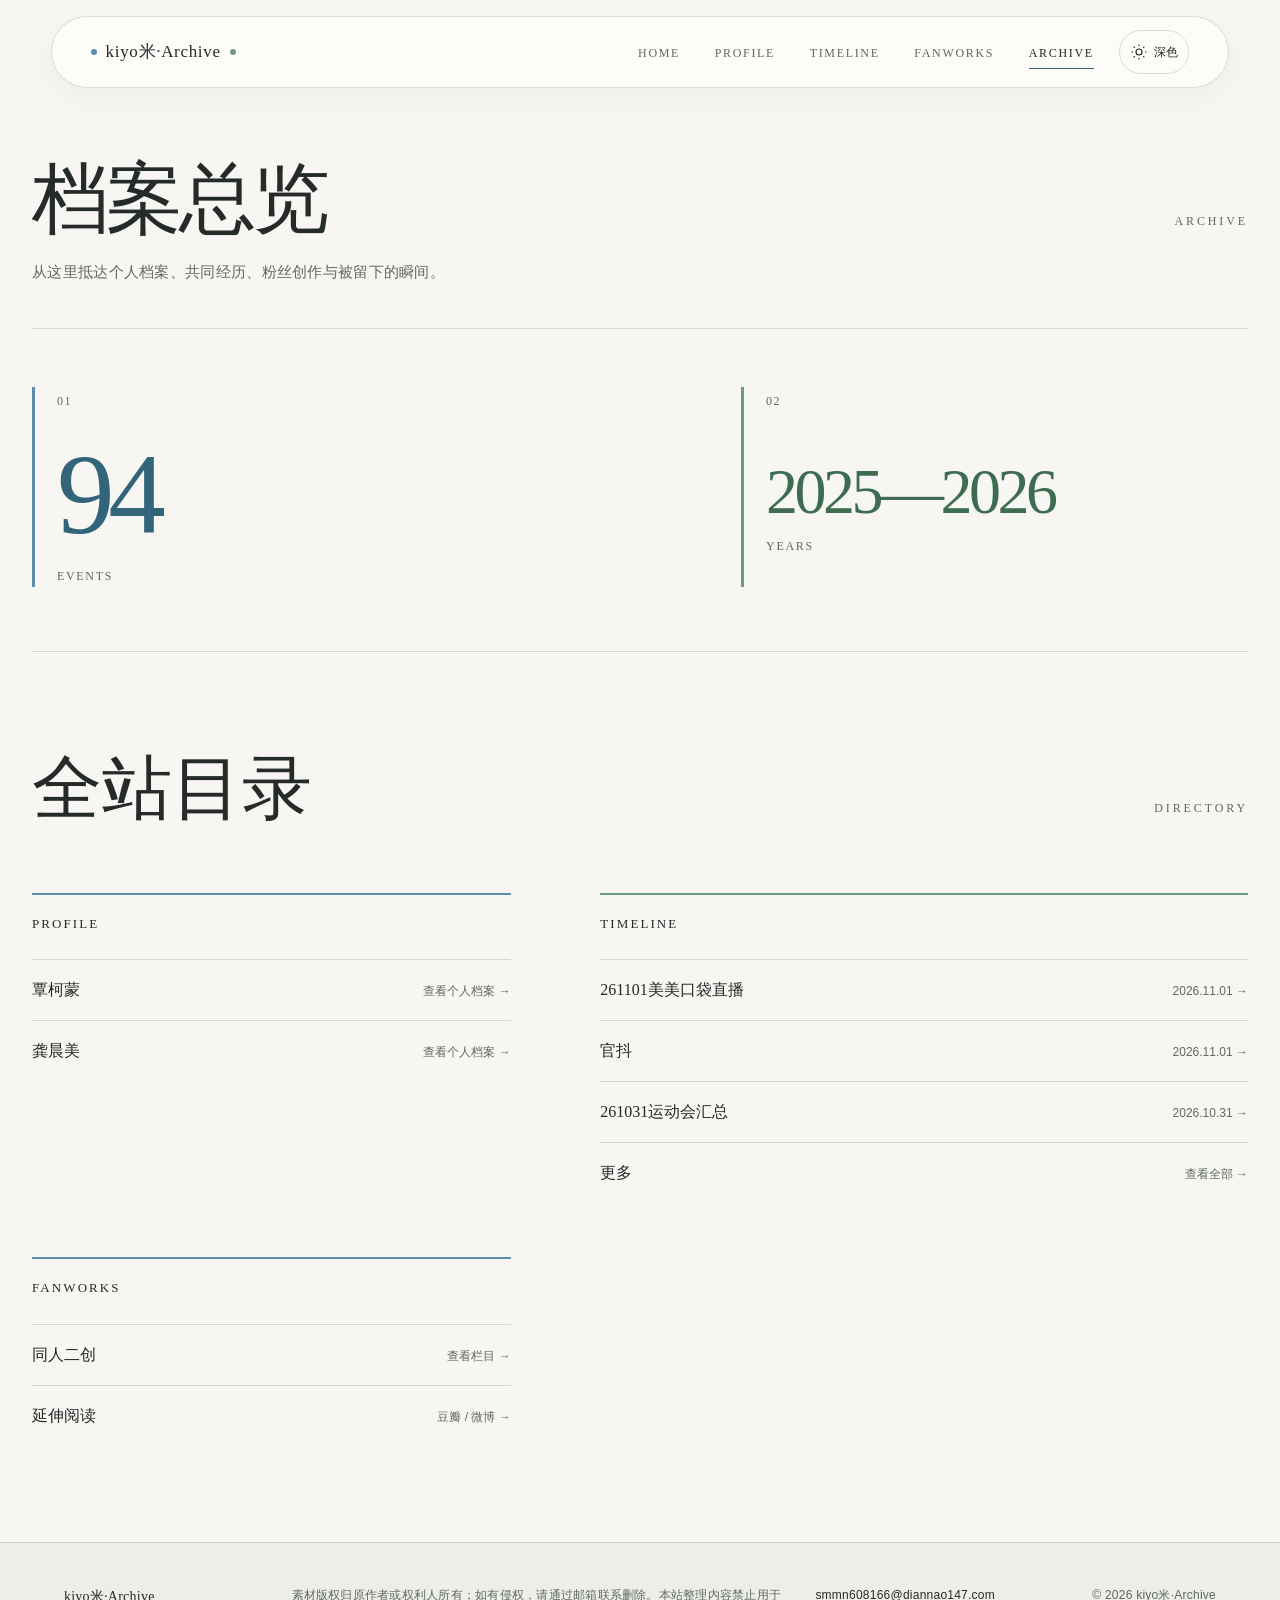
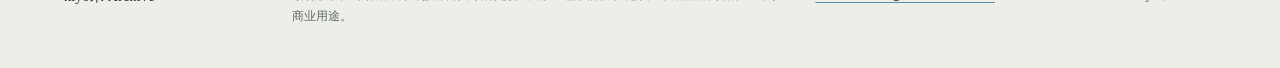
==== commit 7510fde2: "Improve themes and archive browsing" ====
--- a/archive.html
+++ b/archive.html
@@ -5,6 +5,7 @@
   <meta name="description" content="kiyo米·Archive 全站档案总览与目录。">
   <link rel="icon" href="data:,">
   <title>Archive · kiyo米·Archive</title>
+  <script src="theme.js"></script>
   <link rel="stylesheet" href="style.css">
 </head>
 <body data-page="archive">
--- a/style.css
+++ b/style.css
@@ -1,5 +1,5 @@
 :root {
-  color-scheme: only light;
+  color-scheme: light;
   /* 应援色：用于人物名字、侧边小标签、节点与相框细线。 */
   --color-qkm: #598fa9;          /* 覃柯蒙：海蓝。 */
   --color-qkm-deep: #32647b;     /* 覃柯蒙：用于可读文字的深海蓝。 */
@@ -20,7 +20,7 @@
   --font-body: "PingFang SC", "Microsoft YaHei", "Noto Sans CJK SC", Arial, sans-serif; /* 中文正文和控件。 */
 
   /* 字号：正文保持清晰，超大标题用 clamp() 自动适配手机与电脑。 */
-  --text-xs: 10px;               /* 编号、版权和细小说明。 */
+  --text-xs: 12px;               /* 编号、版权和细小说明。 */
   --text-sm: 13px;               /* 导航、日期和链接。 */
   --text-body: 15px;             /* 正文和事件简述。 */
   --text-title: clamp(48px, 6vw, 84px); /* 内页大标题。 */
@@ -250,7 +250,7 @@
 .choice-image::before { content: ""; position: absolute; bottom: 14px; left: 12px; width: 36px; height: 1px; background: var(--frame-accent); }
 .choice-image::after { content: ""; position: absolute; right: 12px; bottom: 11px; width: 6px; height: 6px; border: 1px solid var(--frame-accent); border-radius: 50%; }
 .choice-copy { position: relative; align-self: end; min-width: 0; margin-left: -32px; padding: 34px 26px; background: rgba(244, 243, 238, .96); border-top: 1px solid var(--line); border-bottom: 1px solid var(--line); }
-.choice-copy span { color: var(--muted); font-family: var(--serif); font-size: 10px; letter-spacing: .24em; }
+.choice-copy span { color: var(--muted); font-family: var(--serif); font-size: 12px; letter-spacing: .24em; }
 .choice-copy h2 { margin: 18px 0 5px; color: var(--ink); font-family: var(--serif); font-size: clamp(34px, 4vw, 54px); font-weight: 400; }
 .choice-copy p { display: inline-block; margin: 0; color: var(--muted); font-size: 12px; letter-spacing: .12em; background-image: linear-gradient(currentColor, currentColor); background-repeat: no-repeat; background-position: left bottom; background-size: 0 1px; transition: color .25s ease, background-size .3s ease; }
 .profile-choice:hover .choice-copy p,
@@ -315,7 +315,7 @@
 .timeline-event + .timeline-event { margin-top: 22px; padding-top: 18px; border-top: 1px solid var(--line); }
 .timeline-entry time { padding-top: 3px; color: var(--ink); text-align: right; font-family: var(--serif); font-size: 15px; letter-spacing: .02em; font-variant-numeric: tabular-nums; }
 .timeline-entry time.timeline-range { display: flex; flex-direction: column; align-items: flex-end; gap: 2px; letter-spacing: .02em; line-height: 1.25; white-space: nowrap; }
-.timeline-range .range-mark { font-size: 11px; letter-spacing: 0; line-height: 1; }
+.timeline-range .range-mark { font-size: 12px; letter-spacing: 0; line-height: 1; }
 .timeline-node { position: relative; border-left: 1px solid var(--line); }
 .timeline-node::before { content: ""; position: absolute; top: 5px; left: -5px; width: 9px; height: 9px; border: 1px solid var(--color-qkm); border-radius: 50%; background: var(--paper); }
 .timeline-entry h2 { margin: 0 0 12px; font-family: var(--serif); font-size: 27px; font-weight: 400; line-height: 1.35; }
@@ -367,7 +367,7 @@
 body[data-page="moments"] { background-image: none; }
 .album-shell { width: min(1360px, calc(100% - 64px)); min-height: calc(100svh - 170px); margin: 0 auto; padding: calc(var(--header-h) + 32px) 0 56px; }
 .album-intro { display: flex; align-items: baseline; flex-wrap: wrap; gap: 10px 24px; }
-.album-intro .section-code { margin: 0; color: var(--blue-dark); font-size: 11px; }
+.album-intro .section-code { margin: 0; color: var(--blue-dark); font-size: 12px; }
 .album-intro h1 { margin: 0; font-family: var(--serif); font-size: clamp(23px, 2.5vw, 30px); font-weight: 400; letter-spacing: .04em; line-height: 1.3; }
 .album-preview-label { margin-left: auto; color: var(--muted); font-size: 12px; }
 .album-shelf { margin-top: 20px; }
@@ -389,7 +389,7 @@
 .album-control:disabled { color: #92998d; cursor: default; }
 .album-shelf-caption, .album-page-caption { text-align: center; }
 .album-shelf-caption p, .album-page-caption p { margin: 0; font-size: 13px; font-variant-numeric: tabular-nums; }
-.album-shelf-caption .album-hint, .album-page-caption .album-hint { margin-top: 6px; color: var(--muted); font-size: 11px; }
+.album-shelf-caption .album-hint, .album-page-caption .album-hint { margin-top: 6px; color: var(--muted); font-size: 12px; }
 .album-reader { margin-top: 24px; }
 .album-reader-heading { display: flex; justify-content: space-between; align-items: center; width: min(1080px, 100%); margin: 0 auto 12px; }
 .album-back { min-height: 44px; padding: 6px 0; color: var(--blue-dark); background: transparent; border: 0; font-size: 13px; cursor: pointer; }
@@ -412,7 +412,7 @@
 .album-photo img { width: 100%; height: 100%; max-width: 88%; max-height: 86%; min-height: 0; object-fit: contain; }
 .album-photo.is-loading img { opacity: 0; }
 .album-photo:active { opacity: .86; }
-.album-page-note { display: flex; align-items: end; justify-content: space-between; gap: 12px; flex: none; min-height: 18px; color: var(--muted); font-size: 11px; font-variant-numeric: tabular-nums; }
+.album-page-note { display: flex; align-items: end; justify-content: space-between; gap: 12px; flex: none; min-height: 18px; color: var(--muted); font-size: 12px; font-variant-numeric: tabular-nums; }
 .album-page-note > div { min-width: 0; }
 .album-page-note p { margin: 3px 0 0; overflow-wrap: anywhere; font-size: 12px; line-height: 1.55; max-height: 4.65em; overflow: auto; }
 .album-page-note > span { flex: none; font-family: var(--serif); }
@@ -434,7 +434,7 @@
 @media (max-width: 767px) {
   .album-shell { width: calc(100% - 32px); padding-top: calc(var(--header-h) + 24px); padding-bottom: 40px; }
   .album-intro { gap: 4px 16px; }
-  .album-intro .section-code { font-size: 10px; }
+  .album-intro .section-code { font-size: 12px; }
   .album-intro h1 { font-size: 22px; }
   .album-shelf { margin-top: 14px; }
   .year-carousel { --cover-h: clamp(260px, calc(100svh - 300px), 380px); }
@@ -550,7 +550,7 @@
   .site-nav.open { opacity: 1; visibility: visible; transform: none; pointer-events: auto; }
   .site-nav a { display: flex; align-items: center; gap: 14px; width: 100%; min-height: 46px; padding: 0 14px; border-radius: 4px; color: var(--ink); font-size: 13px; line-height: 1; }
   .site-nav a + a { margin-top: 2px; }
-  .site-nav a .nav-index { display: block; width: 22px; color: var(--muted); font-family: var(--sans); font-size: 10px; }
+  .site-nav a .nav-index { display: block; width: 22px; color: var(--muted); font-family: var(--sans); font-size: 12px; }
   .site-nav a:hover, .site-nav a:active, .site-nav a:focus-visible, .site-nav a[aria-current="page"] { background: var(--paper-deep); }
   .site-nav a::after { display: none; }
 }
@@ -570,7 +570,7 @@
   .site-nav.open { opacity: 1; visibility: visible; transform: none; pointer-events: auto; }
   .site-nav a { position: relative; display: flex; flex-direction: row; align-items: center; justify-content: flex-start; gap: 14px; width: 100%; min-height: 46px; padding: 0 14px; border: 0; border-radius: 4px; background: transparent; color: var(--ink); font-size: 13px; letter-spacing: .14em; line-height: 1; }
   .site-nav a + a { margin-top: 2px; }
-  .site-nav a .nav-index { display: block; width: 22px; color: var(--muted); font-family: var(--sans); font-size: 10px; letter-spacing: .12em; }
+  .site-nav a .nav-index { display: block; width: 22px; color: var(--muted); font-family: var(--sans); font-size: 12px; letter-spacing: .12em; }
   .site-nav a .nav-label { display: block; font-family: var(--serif); }
   .site-nav a:hover, .site-nav a:active, .site-nav a:focus-visible { border-color: transparent; background: var(--paper-deep); }
   .site-nav a[aria-current="page"] { padding-left: 14px; border-color: transparent; background: var(--paper-deep); color: var(--ink); }
@@ -603,9 +603,9 @@
   .timeline-toolbar { gap: 10px; }
   .timeline-sort button { min-width: 58px; padding: 10px 14px; }
   .timeline-entry { grid-template-columns: 78px 18px minmax(0, 1fr); gap: 12px; padding-top: 24px; }
-  .timeline-entry time { font-size: 11px; }
+  .timeline-entry time { font-size: 12px; }
   .timeline-entry:has(.timeline-range) { grid-template-columns: 88px 16px minmax(0, 1fr); }
-  .timeline-range .range-mark { font-size: 10px; }
+  .timeline-range .range-mark { font-size: 12px; }
   .timeline-entry.timeline-shared h2 { font-size: 18px; }
   .timeline-event + .timeline-event { margin-top: 14px; padding-top: 14px; }
   .timeline-entry h2 { font-size: 22px; }
@@ -659,3 +659,139 @@
   html.js .reveal { opacity: 1; transform: none; transition: none; }
   .album-shell *, .album-shell *::before, .album-shell *::after { transition: none !important; animation: none !important; }
 }
+
+
+/* 主题：浅色沿用暖纸，深色使用深墨纸与提亮的应援色。 */
+:root {
+  --surface-frame: #faf9f5;
+  --surface-raised: #fdfcf9;
+  --surface-card: rgba(244, 243, 238, .96);
+  --header-fallback: rgba(253, 252, 249, .94);
+  --texture: rgba(36, 43, 41, .035);
+}
+:root[data-theme="dark"] {
+  color-scheme: dark;
+  --color-paper: #161b19;
+  --color-paper-deep: #222b26;
+  --color-ink: #edeae3;
+  --color-muted: #b2beb7;
+  --color-line: rgba(237, 234, 227, .23);
+  --color-qkm: #7fb0c9;
+  --color-qkm-deep: #a9cede;
+  --color-qkm-soft: #1e2c34;
+  --color-gcm: #8cb59a;
+  --color-gcm-deep: #b5d7c1;
+  --color-gcm-soft: #202d26;
+  --surface-frame: #252d28;
+  --surface-raised: #202823;
+  --surface-card: rgba(35, 45, 39, .97);
+  --header-fallback: rgba(32, 40, 35, .94);
+  --texture: rgba(237, 234, 227, .025);
+}
+body { background-image: radial-gradient(var(--texture) .5px, transparent .5px); }
+.site-header {
+  background: var(--header-fallback);
+  background: color-mix(in srgb, var(--surface-raised) 92%, transparent);
+  border-radius: 999px;
+  -webkit-backdrop-filter: blur(12px);
+}
+.site-nav { order: 1; margin-left: auto; }
+.theme-toggle {
+  order: 2; display: inline-flex; align-items: center; justify-content: center; gap: 6px;
+  flex: none; min-height: 44px; margin-left: clamp(16px, 2vw, 30px); padding: 0 10px;
+  color: var(--ink); background: transparent; border: 1px solid var(--line); border-radius: 999px;
+  font-size: 12px; cursor: pointer;
+}
+.theme-toggle:hover { background: var(--paper-deep); border-color: var(--color-qkm-deep); }
+.menu-toggle { order: 3; }
+.couple-frame { background: linear-gradient(var(--surface-frame), var(--surface-frame)) padding-box, linear-gradient(135deg, var(--color-gcm), var(--color-qkm)) border-box; }
+.choice-image, .person-image { background: var(--surface-frame); }
+.choice-copy { background: var(--surface-card); }
+.timeline-toolbar select:hover, .timeline-shot { background: var(--surface-frame); }
+:root[data-theme="dark"] .year-cover { color: var(--ink); background: #36453a; border-color: var(--line); }
+:root[data-theme="dark"] .year-album:active .year-cover { background: #46584b; }
+:root[data-theme="dark"] .year-cover::after { background: repeating-linear-gradient(to right, #778579 0 1px, #465349 1px 2px); }
+:root[data-theme="dark"] .album-control:disabled { color: #839188; }
+:root[data-theme="dark"] .album-book { box-shadow: 0 14px 28px -20px #000, 0 4px 0 -1px #4e5b50, 0 7px 0 -2px #303b33; }
+:root[data-theme="dark"] .album-page { background: var(--surface-raised); border-color: var(--line); }
+:root[data-theme="dark"] .album-page-blank { background: var(--paper-deep); }
+:root[data-theme="dark"] .album-video-action { background: var(--surface-card); }
+@media (max-width: 900px) {
+  .site-nav { order: initial; margin-left: 0; background: var(--surface-raised); }
+  .theme-toggle { margin-left: auto; margin-right: 10px; }
+}
+@media (max-width: 700px) {
+  .site-header { inset: 8px 12px auto; padding: 0 14px; border: 1px solid var(--line); background: var(--header-fallback); background: color-mix(in srgb, var(--surface-raised) 94%, transparent); backdrop-filter: blur(12px); }
+  .site-nav { background: var(--surface-raised); }
+  .theme-toggle { margin-right: 6px; padding: 0 9px; }
+}
+@media (max-width: 380px) {
+  .theme-toggle { width: 44px; padding: 0; }
+  .theme-toggle .theme-label { display: none; }
+}
+@media (prefers-reduced-motion: no-preference) {
+  body, .site-header, .site-footer, .choice-copy, .choice-image, .person-image { transition: background-color .35s ease, color .35s ease, border-color .35s ease; }
+}
+
+
+/* Timeline 与 Fanworks：在原有纸色和应援色上改善长列表浏览。 */
+body[data-page="timeline"] .timeline-toolbar,
+body[data-page="fanworks"] .fanworks-filters {
+  position: sticky; top: calc(var(--header-h) + 22px); z-index: 20;
+  background: var(--header-fallback);
+  background: color-mix(in srgb, var(--surface-raised) 95%, transparent);
+  -webkit-backdrop-filter: blur(12px); backdrop-filter: blur(12px);
+  border: 1px solid var(--line); border-radius: 12px;
+}
+body[data-page="timeline"] .timeline-toolbar { padding: 12px 16px; margin-top: 30px; }
+.timeline-layout { display: grid; grid-template-columns: 100px minmax(0, 1fr); gap: 30px; align-items: start; margin-top: 32px; }
+.timeline-years { position: sticky; top: calc(var(--header-h) + 116px); display: flex; flex-direction: column; gap: 8px; }
+.timeline-years a { min-height: 44px; display: grid; place-items: center; color: var(--muted); text-decoration: none; font-family: var(--serif); border: 1px solid transparent; border-radius: 8px; }
+.timeline-years a:hover, .timeline-years a[aria-current] { color: var(--blue-dark); background: var(--color-qkm-soft); border-color: var(--color-qkm); }
+.timeline-list { width: 100%; min-width: 0; padding-top: 0; }
+.timeline-year-group { scroll-margin-top: calc(var(--header-h) + 110px); }
+.timeline-year-heading { display: flex; align-items: baseline; flex-wrap: wrap; gap: 16px; margin: 0 0 18px; color: var(--ink); font: 400 clamp(30px, 4vw, 48px)/1.2 var(--serif); }
+.timeline-year-heading span { color: var(--muted); font: 12px var(--sans); }
+.timeline-year-group + .timeline-year-group { margin-top: 52px; }
+.timeline-entry, .timeline-entry:has(.timeline-range) { grid-template-columns: 96px 16px minmax(0, 1fr); gap: 18px; margin-bottom: 14px; padding: 20px; border: 1px solid var(--line); border-radius: 12px; background: var(--surface-raised); transition: border-color .2s ease; scroll-margin-top: calc(var(--header-h) + 120px); }
+.timeline-entry:hover, .timeline-entry:focus-within { border-color: var(--color-qkm); }
+.timeline-entry > div { padding-bottom: 0; }
+.timeline-entry time { display: flex; flex-direction: column; align-items: center; gap: 1px; padding-top: 0; text-align: center; line-height: 1.35; }
+.timeline-entry time.timeline-range { align-items: center; }
+.timeline-date-year, .timeline-date-weekday { color: var(--muted); font: 12px var(--sans); }
+.timeline-date-day { font-size: 19px; }
+.timeline-node { border-color: var(--line); }
+.timeline-year-group .timeline-entry:nth-of-type(even) .timeline-node::before { border-color: var(--color-gcm); background: var(--color-gcm-soft); }
+.timeline-event { scroll-margin-top: calc(var(--header-h) + 120px); }
+.timeline-shots { flex-wrap: nowrap; overflow-x: auto; overscroll-behavior-inline: contain; padding: 2px 2px 10px; }
+body[data-page="fanworks"] .fanworks-filters { max-width: 1100px; margin-top: 36px; padding: 14px 16px; scroll-margin-top: calc(var(--header-h) + 30px); }
+.fanworks-search { display: flex; align-items: center; gap: 16px; }
+.fanworks-search > span { flex: 0 0 80px; color: var(--muted); font-size: 12px; }
+.fanworks-search input { width: min(100%, 380px); min-width: 0; min-height: 42px; padding: 8px 12px; color: var(--ink); background: var(--paper); border: 1px solid var(--line); border-radius: 6px; font: inherit; }
+.fanworks-search input:focus-visible { outline: 2px solid var(--color-qkm-deep); outline-offset: 2px; }
+.fanworks-filter-row { padding: 12px 0 0; border: 0; }
+.fanworks-filter-options button { min-height: 40px; }
+.fanworks-filter-count { margin-left: 3px; font-variant-numeric: tabular-nums; }
+.fanworks-list { margin-top: 28px; }
+.fanworks-list a { justify-content: flex-start; padding: 18px 12px; border-radius: 6px; transition: color .2s ease, background-color .2s ease; }
+.fanworks-list a:hover, .fanworks-list a:focus-visible { padding-left: 12px; background: var(--paper-deep); }
+.fanwork-badge { display: grid; place-items: center; flex: 0 0 44px; height: 44px; color: var(--blue-dark); background: var(--color-qkm-soft); border-radius: 6px; font-size: 14px; }
+.fanwork-badge[data-category="同人图"], .fanwork-badge[data-category="延伸阅读"] { color: var(--green-dark); background: var(--color-gcm-soft); }
+.fanwork-copy { flex: 1; }
+@media (max-width: 760px) {
+  body[data-page="timeline"] .timeline-toolbar, body[data-page="fanworks"] .fanworks-filters { top: calc(var(--header-h) + 12px); }
+  .timeline-layout { display: block; margin-top: 22px; }
+  .timeline-years { position: static; flex-direction: row; overflow-x: auto; margin-bottom: 24px; }
+  .timeline-years a { flex: 0 0 auto; min-width: 70px; }
+  .timeline-entry, .timeline-entry:has(.timeline-range) { grid-template-columns: 64px 12px minmax(0, 1fr); gap: 10px; padding: 14px 12px; }
+  .timeline-entry h2, .timeline-entry.timeline-shared h2 { font-size: 19px; overflow-wrap: anywhere; }
+  .timeline-date-day { font-size: 16px; }
+  .timeline-year-heading { font-size: 30px; }
+  body[data-page="fanworks"] .fanworks-filters { max-height: 42vh; overflow-y: auto; }
+  .fanworks-search { gap: 9px; }
+  .fanworks-search > span { flex-basis: auto; white-space: nowrap; }
+  .fanworks-filter-row { gap: 8px; }
+  .fanworks-list a { gap: 12px; }
+  .fanwork-badge { flex-basis: 36px; height: 36px; font-size: 12px; }
+}
+@media (prefers-reduced-motion: reduce) { .timeline-entry, .fanworks-list a { transition: none; } }
